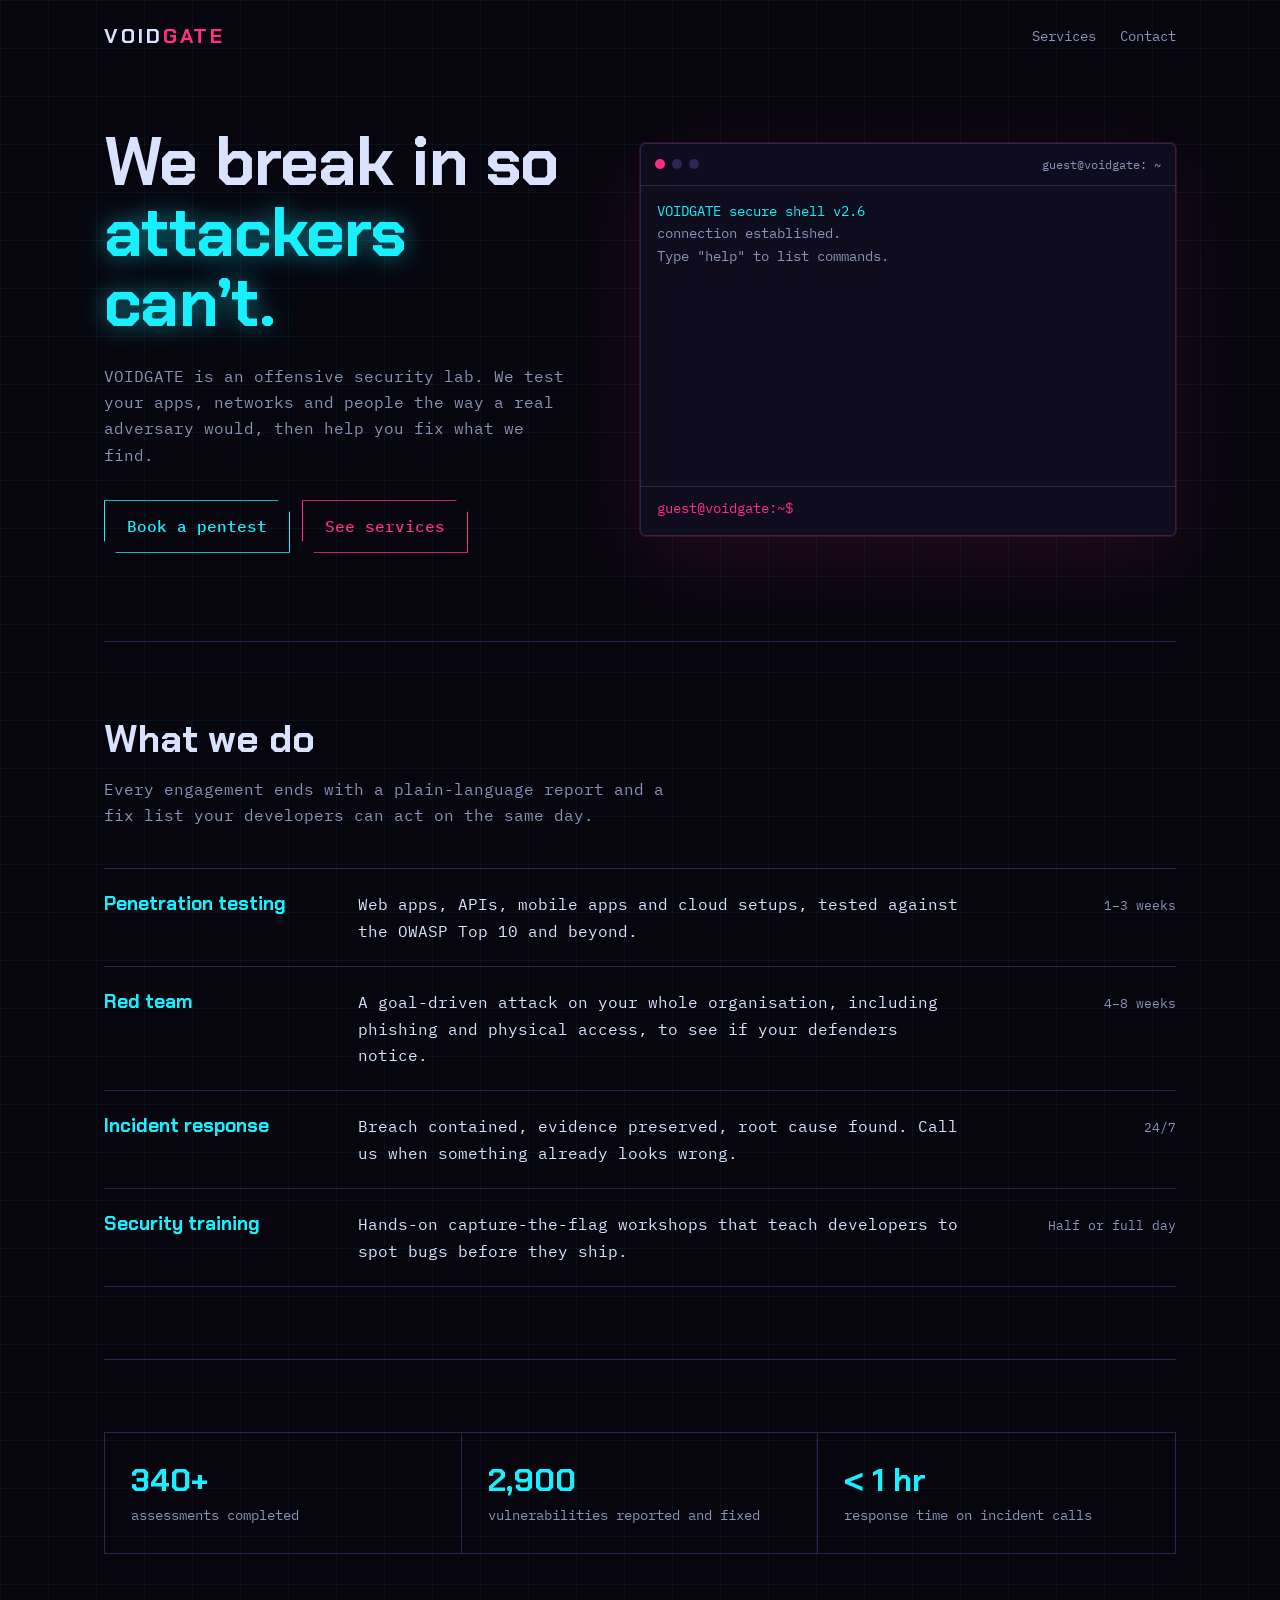
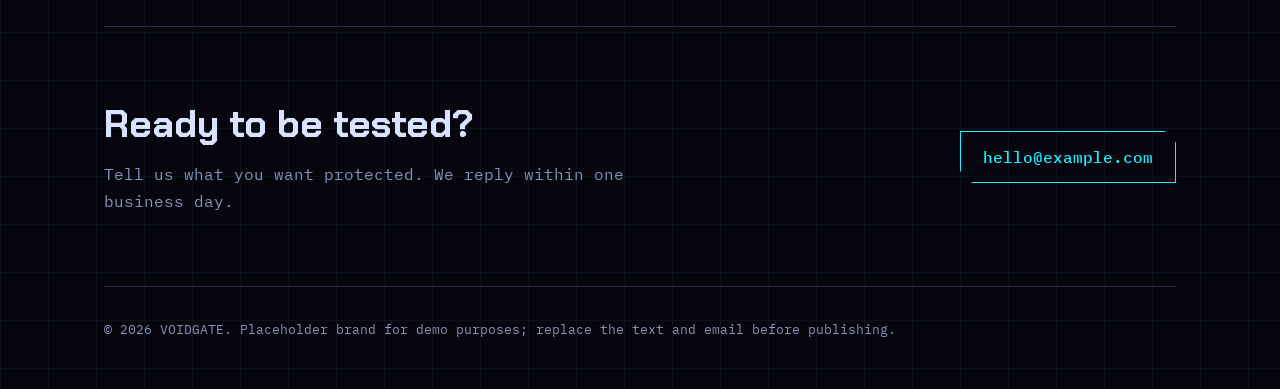
==== index.html @ bab15903 "Add VOIDGATE static security landing page Create a responsive cyber-themed site with service and con" ====
<!DOCTYPE html>
<html lang="en">
<head>
<meta charset="utf-8">
<meta name="viewport" content="width=device-width, initial-scale=1">
<title>VOIDGATE – Offensive security lab</title>
<meta name="description" content="Penetration testing, red teaming and incident response by VOIDGATE.">
<meta name="theme-color" content="#07060f">
<link rel="icon" href="data:image/svg+xml,<svg xmlns='http://www.w3.org/2000/svg' viewBox='0 0 100 100'><text y='.9em' font-size='90'>🛰️</text></svg>">
<link rel="preconnect" href="https://fonts.googleapis.com">
<link rel="preconnect" href="https://fonts.gstatic.com" crossorigin>
<link href="https://fonts.googleapis.com/css2?family=Chakra+Petch:wght@500;700&family=IBM+Plex+Mono:wght@400;500&display=swap" rel="stylesheet">
<style>
:root{
  --void:#07060f; --panel:#0e0c1d; --line:#2a2650; --cyan:#19f0ff; --magenta:#ff2e88;
  --text:#d9e2ff; --dim:#8a93b8;
  --head:"Chakra Petch",system-ui,sans-serif; --mono:"IBM Plex Mono",ui-monospace,Menlo,Consolas,monospace;
}
*{box-sizing:border-box;margin:0}
html{scroll-behavior:smooth}
body{
  background:var(--void); color:var(--text); font:400 1rem/1.65 var(--mono);
  background-image:
    linear-gradient(rgba(25,240,255,.05) 1px,transparent 1px),
    linear-gradient(90deg,rgba(25,240,255,.05) 1px,transparent 1px);
  background-size:48px 48px; min-height:100vh;
}
a{color:var(--cyan)}
:focus-visible{outline:2px solid var(--magenta);outline-offset:3px}
.wrap{max-width:1120px;margin:0 auto;padding:0 24px}
header{display:flex;justify-content:space-between;align-items:center;padding:22px 0}
.logo{font:700 1.3rem var(--head);letter-spacing:.14em;color:var(--text);text-decoration:none}
.logo span{color:var(--magenta)}
nav a{color:var(--dim);text-decoration:none;margin-left:24px;font-size:.9rem}
nav a:hover{color:var(--cyan)}

.hero{display:grid;grid-template-columns:1fr 1.1fr;gap:48px;align-items:center;padding:56px 0 88px}
h1{font:700 clamp(2.4rem,5.5vw,4.2rem)/1.05 var(--head);letter-spacing:-.01em}
h1 em{font-style:normal;color:var(--cyan);text-shadow:0 0 24px rgba(25,240,255,.55)}
.lede{color:var(--dim);margin:24px 0 32px;max-width:46ch}
.btn{display:inline-block;padding:12px 22px;border:1px solid var(--cyan);color:var(--cyan);text-decoration:none;
  font-weight:500;clip-path:polygon(0 0,calc(100% - 12px) 0,100% 12px,100% 100%,12px 100%,0 calc(100% - 12px));transition:background .2s,color .2s}
.btn:hover{background:var(--cyan);color:var(--void)}
.btn.alt{border-color:var(--magenta);color:var(--magenta);margin-left:12px}
.btn.alt:hover{background:var(--magenta);color:var(--void)}

.term{background:var(--panel);border:1px solid var(--line);box-shadow:0 0 0 1px rgba(255,46,136,.18),0 24px 80px rgba(255,46,136,.12);
  border-radius:6px;overflow:hidden;font-size:.86rem}
.term-bar{display:flex;gap:7px;align-items:center;padding:10px 14px;border-bottom:1px solid var(--line);color:var(--dim);font-size:.78rem}
.term-bar i{width:10px;height:10px;border-radius:50%;background:var(--line)}
.term-bar i:first-child{background:var(--magenta)}
.term-bar b{margin-left:auto;font-weight:400}
#out{height:300px;overflow-y:auto;padding:14px 16px;white-space:pre-wrap;word-break:break-word;scrollbar-width:thin;scrollbar-color:var(--line) transparent}
#out .c{color:var(--cyan)} #out .m{color:var(--magenta)} #out .d{color:var(--dim)}
.prompt{display:flex;gap:8px;padding:10px 16px 14px;border-top:1px solid var(--line)}
.prompt span{color:var(--magenta);white-space:nowrap}
#in{flex:1;background:none;border:0;color:var(--text);font:inherit;caret-color:var(--cyan);min-width:0}
#in:focus{outline:none}

section{padding:72px 0;border-top:1px solid var(--line)}
h2{font:700 clamp(1.7rem,3.4vw,2.4rem) var(--head);margin-bottom:12px}
.sub{color:var(--dim);max-width:56ch;margin-bottom:40px}
.svc{display:grid;grid-template-columns:minmax(150px,230px) 1fr auto;gap:24px;align-items:baseline;
  padding:22px 0;border-bottom:1px solid var(--line)}
.svc:first-of-type{border-top:1px solid var(--line)}
.svc h3{font:700 1.2rem var(--head);color:var(--cyan)}
.svc p{color:var(--text);max-width:60ch}
.svc small{color:var(--dim)}
.svc:hover h3{color:var(--magenta)}

.status{display:grid;grid-template-columns:repeat(3,1fr);gap:0;border:1px solid var(--line)}
.status div{padding:26px;border-right:1px solid var(--line)}
.status div:last-child{border-right:0}
.status strong{display:block;font:700 2rem var(--head);color:var(--cyan)}
.status span{color:var(--dim);font-size:.88rem}

.contact{display:flex;flex-wrap:wrap;gap:24px;align-items:center;justify-content:space-between}
footer{padding:32px 0 48px;color:var(--dim);font-size:.82rem;border-top:1px solid var(--line)}

.glitch{animation:glitch 1.1s steps(1) 1 .3s}
@keyframes glitch{
  0%{text-shadow:3px 0 var(--magenta),-3px 0 var(--cyan);transform:translateX(2px)}
  20%{text-shadow:-3px 0 var(--magenta),3px 0 var(--cyan);transform:translateX(-2px)}
  40%{text-shadow:2px 0 var(--magenta),-2px 0 var(--cyan);transform:none}
  60%,100%{text-shadow:none;transform:none}
}
@media (prefers-reduced-motion:reduce){.glitch{animation:none}html{scroll-behavior:auto}}
@media (max-width:860px){
  .hero{grid-template-columns:1fr;padding-top:24px}
  .svc{grid-template-columns:1fr;gap:6px}
  .status{grid-template-columns:1fr}.status div{border-right:0;border-bottom:1px solid var(--line)}
  nav a{margin-left:14px}
}
</style>
</head>
<body>
<div class="wrap">
  <header>
    <a class="logo" href="#">VOID<span>GATE</span></a>
    <nav><a href="#services">Services</a><a href="#contact">Contact</a></nav>
  </header>

  <main>
    <div class="hero">
      <div>
        <h1 class="glitch">We break in so <em>attackers can’t.</em></h1>
        <p class="lede">VOIDGATE is an offensive security lab. We test your apps, networks and people the way a real adversary would, then help you fix what we find.</p>
        <a class="btn" href="#contact">Book a pentest</a><a class="btn alt" href="#services">See services</a>
      </div>
      <div class="term" role="region" aria-label="Interactive terminal">
        <div class="term-bar"><i></i><i></i><i></i><b>guest@voidgate: ~</b></div>
        <div id="out" aria-live="polite"></div>
        <label class="prompt"><span>guest@voidgate:~$</span><input id="in" autocomplete="off" spellcheck="false" aria-label="Type a command"></label>
      </div>
    </div>

    <section id="services">
      <h2>What we do</h2>
      <p class="sub">Every engagement ends with a plain-language report and a fix list your developers can act on the same day.</p>
      <div class="svc"><h3>Penetration testing</h3><p>Web apps, APIs, mobile apps and cloud setups, tested against the OWASP Top 10 and beyond.</p><small>1–3 weeks</small></div>
      <div class="svc"><h3>Red team</h3><p>A goal-driven attack on your whole organisation, including phishing and physical access, to see if your defenders notice.</p><small>4–8 weeks</small></div>
      <div class="svc"><h3>Incident response</h3><p>Breach contained, evidence preserved, root cause found. Call us when something already looks wrong.</p><small>24/7</small></div>
      <div class="svc"><h3>Security training</h3><p>Hands-on capture-the-flag workshops that teach developers to spot bugs before they ship.</p><small>Half or full day</small></div>
    </section>

    <section>
      <div class="status">
        <div><strong>340+</strong><span>assessments completed</span></div>
        <div><strong>2,900</strong><span>vulnerabilities reported and fixed</span></div>
        <div><strong>&lt; 1 hr</strong><span>response time on incident calls</span></div>
      </div>
    </section>

    <section id="contact">
      <div class="contact">
        <div><h2>Ready to be tested?</h2><p class="sub" style="margin:0">Tell us what you want protected. We reply within one business day.</p></div>
        <a class="btn" href="mailto:hello@example.com">hello@example.com</a>
      </div>
    </section>
  </main>

  <footer>© <span id="yr"></span> VOIDGATE. Placeholder brand for demo purposes; replace the text and email before publishing.</footer>
</div>

<script>
(function(){
  document.getElementById('yr').textContent = new Date().getFullYear();
  var out = document.getElementById('out'), inp = document.getElementById('in');
  var reduce = matchMedia('(prefers-reduced-motion: reduce)').matches;
  var history = [], hi = 0, busy = false;

  function line(text, cls){
    var s = document.createElement('span');
    if(cls) s.className = cls;
    s.textContent = text + '\n';
    out.appendChild(s);
    out.scrollTop = out.scrollHeight;
  }
  function seq(items, gap, done){
    var i = 0;
    (function next(){
      if(i >= items.length){ busy = false; if(done) done(); return; }
      busy = true;
      line(items[i][0], items[i][1]); i++;
      setTimeout(next, reduce ? 0 : gap);
    })();
  }

  var cmds = {
    help: function(){ seq([
      ['Available commands:','c'],
      ['  whoami     who are we','d'],
      ['  services   what we offer','d'],
      ['  scan <host> run a simulated scan (no real traffic)','d'],
      ['  contact    how to reach us','d'],
      ['  clear      clear the screen','d']
    ], 40); },
    whoami: function(){ seq([
      ['VOIDGATE offensive security lab','c'],
      ['Pentesters, reverse engineers and former SOC analysts.','d']
    ], 60); },
    services: function(){ seq([
      ['[+] penetration testing','c'],['[+] red team operations','c'],
      ['[+] incident response','c'],['[+] security training','c']
    ], 70); },
    contact: function(){ seq([['mail: hello@example.com','c'],['reply time: 1 business day','d']], 60); },
    scan: function(a){
      var host = (a || 'target.local').replace(/[^\w.\-]/g,'').slice(0,40) || 'target.local';
      seq([
        ['Simulated scan of ' + host + ' (demo only, nothing is sent)','d'],
        ['[*] resolving host...',''],
        ['[*] checking 1000 ports...',''],
        ['22/tcp   open   ssh','c'],
        ['80/tcp   open   http','c'],
        ['443/tcp  open   https','c'],
        ['[!] outdated TLS configuration','m'],
        ['[!] missing security headers','m'],
        ['Done. Book an assessment to see the real thing.','d']
      ], 260);
    },
    clear: function(){ out.textContent = ''; busy = false; }
  };

  inp.addEventListener('keydown', function(e){
    if(e.key === 'ArrowUp' && history.length){ hi = Math.max(0, hi - 1); inp.value = history[hi]; e.preventDefault(); }
    if(e.key === 'ArrowDown' && history.length){ hi = Math.min(history.length, hi + 1); inp.value = history[hi] || ''; e.preventDefault(); }
    if(e.key !== 'Enter') return;
    var raw = inp.value.trim(); inp.value = '';
    if(!raw || busy) return;
    history.push(raw); hi = history.length;
    line('$ ' + raw, 'd');
    var parts = raw.split(/\s+/), name = parts[0].toLowerCase();
    if(cmds.hasOwnProperty(name)) cmds[name](parts[1]);
    else line('command not found: ' + name.slice(0,30) + '. Type "help".', 'm');
  });
  out.parentNode.addEventListener('click', function(){ inp.focus(); });

  seq([
    ['VOIDGATE secure shell v2.6','c'],
    ['connection established.','d'],
    ['Type "help" to list commands.','d']
  ], 380);
})();
</script>
</body>
</html>
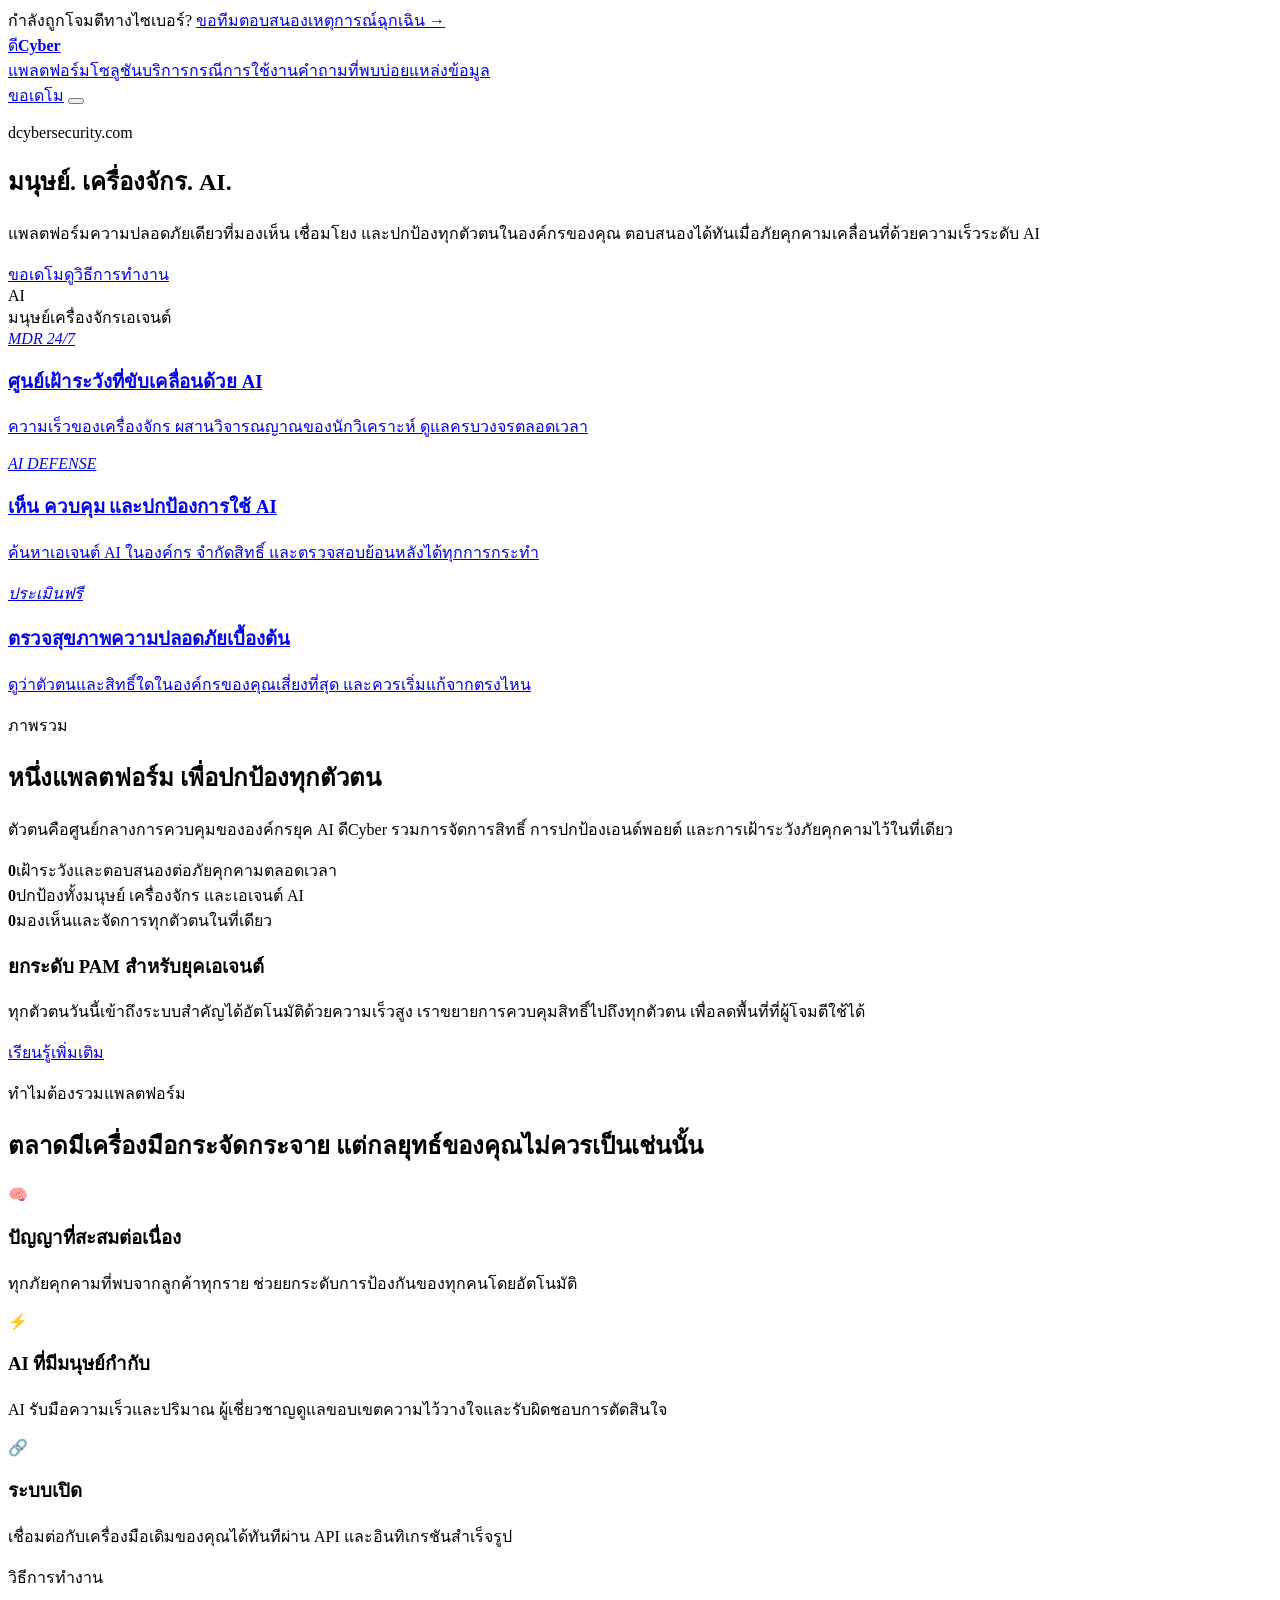
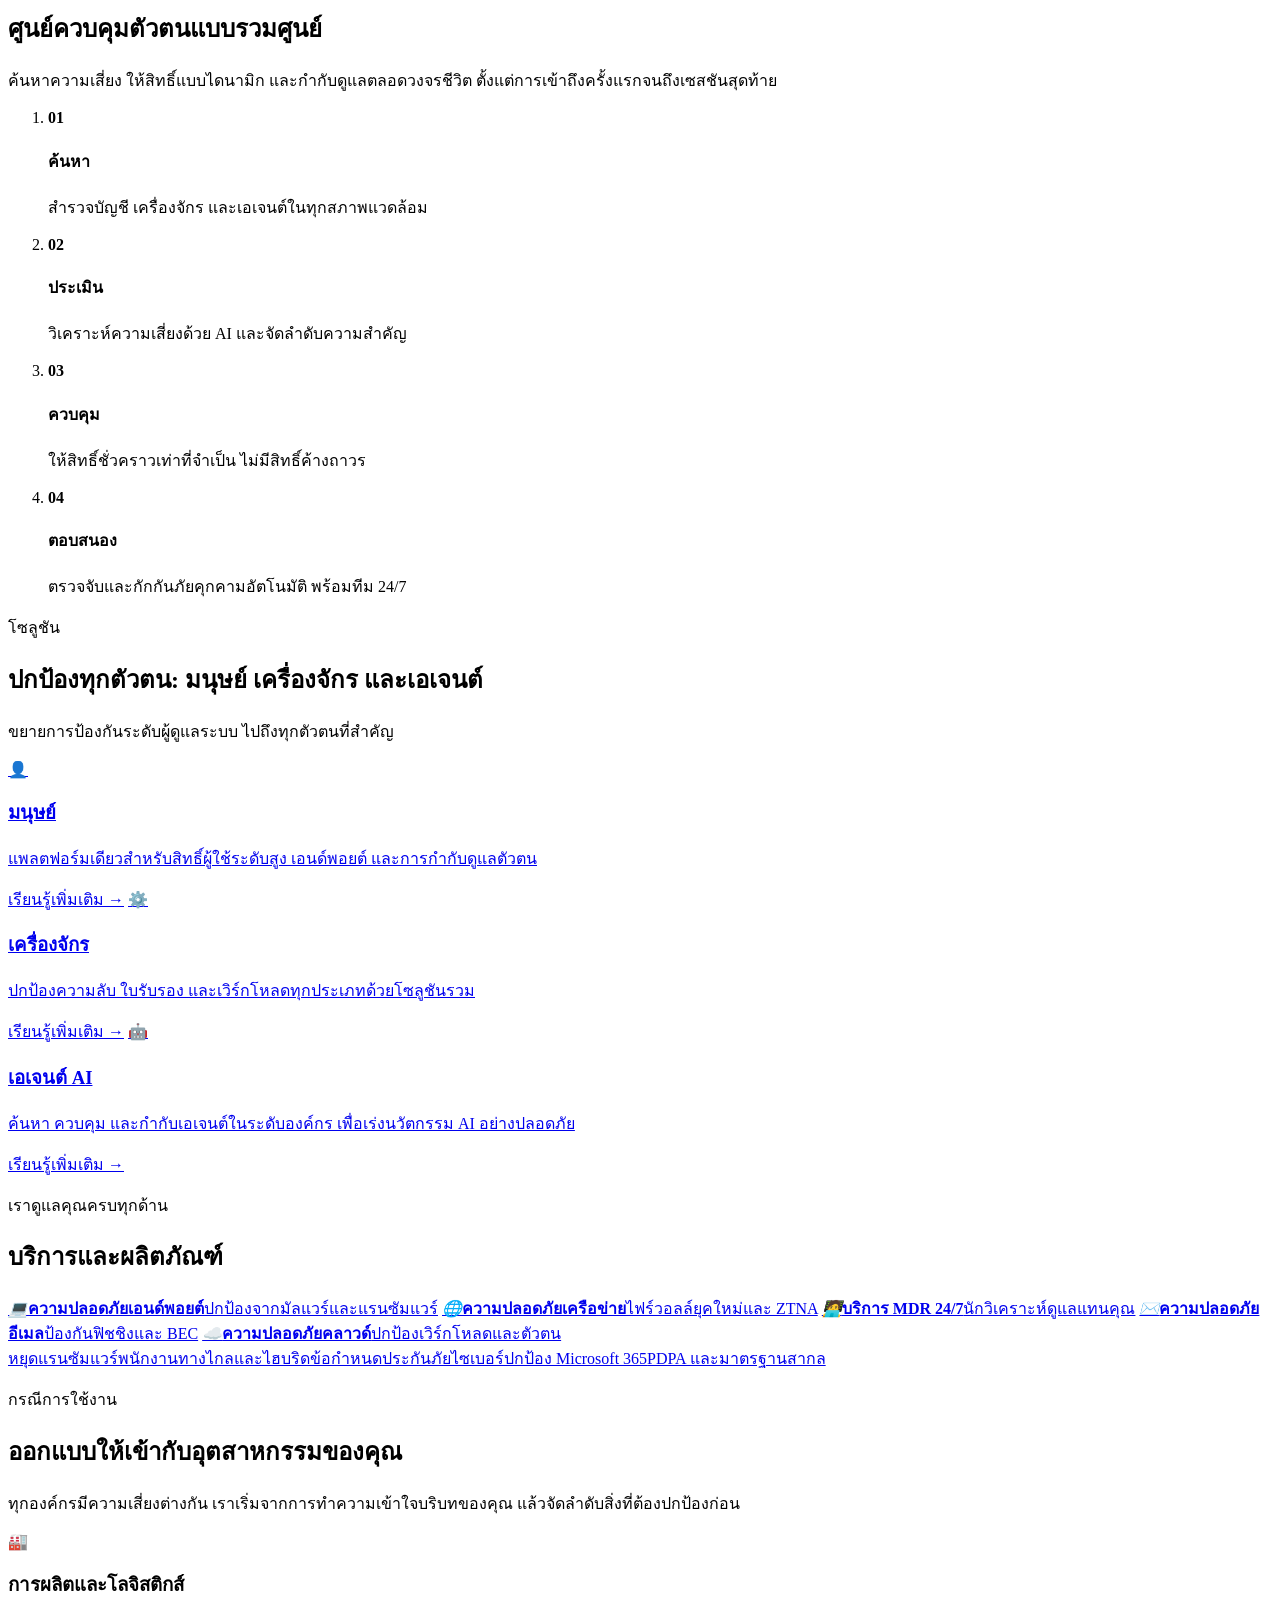
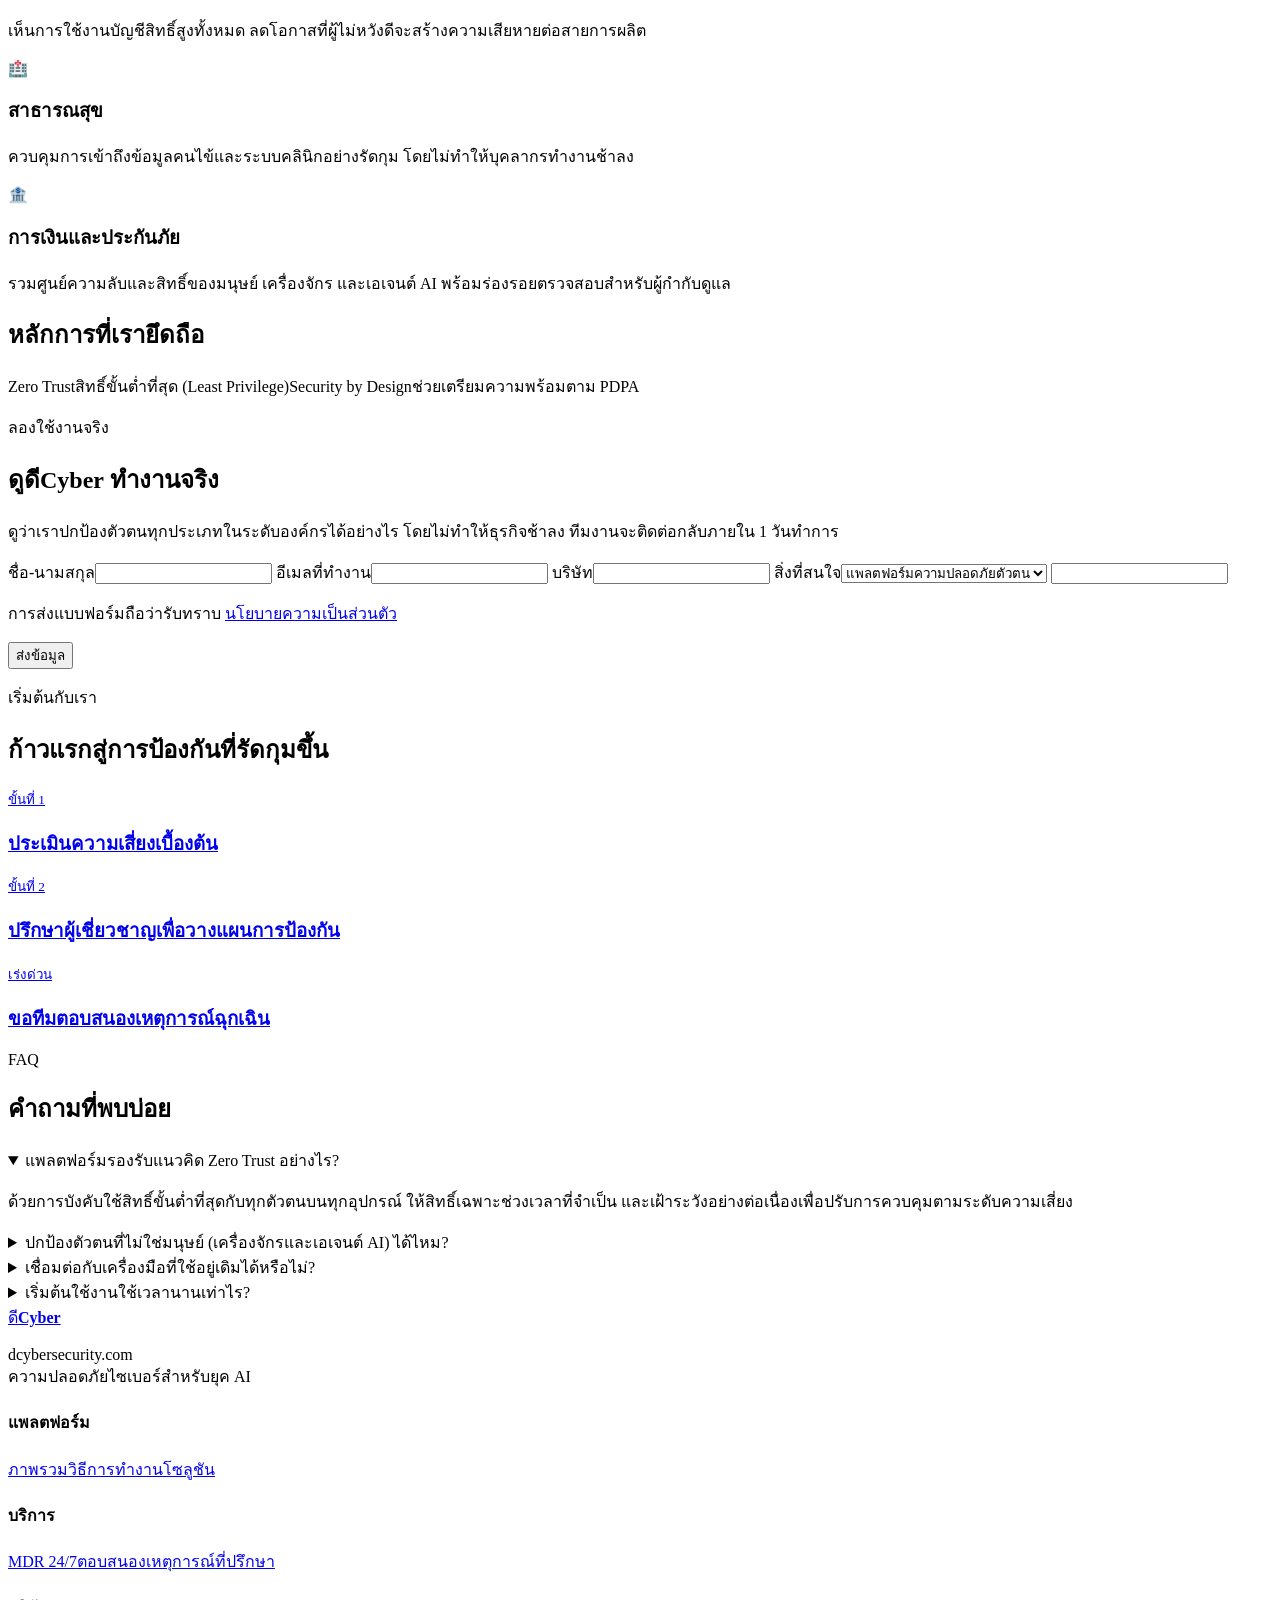
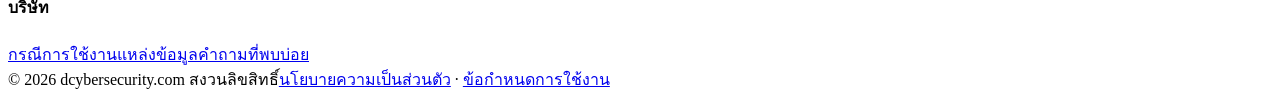
==== commit 4e022590: "v.1 V.1" ====
--- a/index.html
+++ b/index.html
@@ -1,226 +1,198 @@
 <!DOCTYPE html>
-<html lang="en">
+<html lang="th">
 <head>
 <meta charset="utf-8">
 <meta name="viewport" content="width=device-width, initial-scale=1">
-<title>VOIDGATE – Offensive security lab</title>
-<meta name="description" content="Penetration testing, red teaming and incident response by VOIDGATE.">
-<meta name="theme-color" content="#07060f">
-<link rel="icon" href="data:image/svg+xml,<svg xmlns='http://www.w3.org/2000/svg' viewBox='0 0 100 100'><text y='.9em' font-size='90'>🛰️</text></svg>">
+<title>dcybersecurity.com | แพลตฟอร์มความปลอดภัยไซเบอร์สำหรับยุค AI</title>
+<meta name="description" content="ดีCyber (dcybersecurity.com) ปกป้องทุกตัวตน ทุกอุปกรณ์ และทุกเอเจนต์ AI ด้วยแพลตฟอร์มเดียว พร้อมทีมเฝ้าระวัง 24/7">
+<meta name="theme-color" content="#050b14">
+<meta property="og:title" content="dcybersecurity.com | ความปลอดภัยไซเบอร์สำหรับยุค AI">
+<meta property="og:type" content="website">
+<link rel="icon" href="favicon.svg" type="image/svg+xml">
+<link rel="canonical" href="https://dcybersecurity.com/">
+<meta property="og:url" content="https://dcybersecurity.com/">
+<meta property="og:locale" content="th_TH">
+<meta name="twitter:card" content="summary">
 <link rel="preconnect" href="https://fonts.googleapis.com">
 <link rel="preconnect" href="https://fonts.gstatic.com" crossorigin>
-<link href="https://fonts.googleapis.com/css2?family=Chakra+Petch:wght@500;700&family=IBM+Plex+Mono:wght@400;500&display=swap" rel="stylesheet">
-<style>
-:root{
-  --void:#07060f; --panel:#0e0c1d; --line:#2a2650; --cyan:#19f0ff; --magenta:#ff2e88;
-  --text:#d9e2ff; --dim:#8a93b8;
-  --head:"Chakra Petch",system-ui,sans-serif; --mono:"IBM Plex Mono",ui-monospace,Menlo,Consolas,monospace;
-}
-*{box-sizing:border-box;margin:0}
-html{scroll-behavior:smooth}
-body{
-  background:var(--void); color:var(--text); font:400 1rem/1.65 var(--mono);
-  background-image:
-    linear-gradient(rgba(25,240,255,.05) 1px,transparent 1px),
-    linear-gradient(90deg,rgba(25,240,255,.05) 1px,transparent 1px);
-  background-size:48px 48px; min-height:100vh;
-}
-a{color:var(--cyan)}
-:focus-visible{outline:2px solid var(--magenta);outline-offset:3px}
-.wrap{max-width:1120px;margin:0 auto;padding:0 24px}
-header{display:flex;justify-content:space-between;align-items:center;padding:22px 0}
-.logo{font:700 1.3rem var(--head);letter-spacing:.14em;color:var(--text);text-decoration:none}
-.logo span{color:var(--magenta)}
-nav a{color:var(--dim);text-decoration:none;margin-left:24px;font-size:.9rem}
-nav a:hover{color:var(--cyan)}
-
-.hero{display:grid;grid-template-columns:1fr 1.1fr;gap:48px;align-items:center;padding:56px 0 88px}
-h1{font:700 clamp(2.4rem,5.5vw,4.2rem)/1.05 var(--head);letter-spacing:-.01em}
-h1 em{font-style:normal;color:var(--cyan);text-shadow:0 0 24px rgba(25,240,255,.55)}
-.lede{color:var(--dim);margin:24px 0 32px;max-width:46ch}
-.btn{display:inline-block;padding:12px 22px;border:1px solid var(--cyan);color:var(--cyan);text-decoration:none;
-  font-weight:500;clip-path:polygon(0 0,calc(100% - 12px) 0,100% 12px,100% 100%,12px 100%,0 calc(100% - 12px));transition:background .2s,color .2s}
-.btn:hover{background:var(--cyan);color:var(--void)}
-.btn.alt{border-color:var(--magenta);color:var(--magenta);margin-left:12px}
-.btn.alt:hover{background:var(--magenta);color:var(--void)}
-
-.term{background:var(--panel);border:1px solid var(--line);box-shadow:0 0 0 1px rgba(255,46,136,.18),0 24px 80px rgba(255,46,136,.12);
-  border-radius:6px;overflow:hidden;font-size:.86rem}
-.term-bar{display:flex;gap:7px;align-items:center;padding:10px 14px;border-bottom:1px solid var(--line);color:var(--dim);font-size:.78rem}
-.term-bar i{width:10px;height:10px;border-radius:50%;background:var(--line)}
-.term-bar i:first-child{background:var(--magenta)}
-.term-bar b{margin-left:auto;font-weight:400}
-#out{height:300px;overflow-y:auto;padding:14px 16px;white-space:pre-wrap;word-break:break-word;scrollbar-width:thin;scrollbar-color:var(--line) transparent}
-#out .c{color:var(--cyan)} #out .m{color:var(--magenta)} #out .d{color:var(--dim)}
-.prompt{display:flex;gap:8px;padding:10px 16px 14px;border-top:1px solid var(--line)}
-.prompt span{color:var(--magenta);white-space:nowrap}
-#in{flex:1;background:none;border:0;color:var(--text);font:inherit;caret-color:var(--cyan);min-width:0}
-#in:focus{outline:none}
-
-section{padding:72px 0;border-top:1px solid var(--line)}
-h2{font:700 clamp(1.7rem,3.4vw,2.4rem) var(--head);margin-bottom:12px}
-.sub{color:var(--dim);max-width:56ch;margin-bottom:40px}
-.svc{display:grid;grid-template-columns:minmax(150px,230px) 1fr auto;gap:24px;align-items:baseline;
-  padding:22px 0;border-bottom:1px solid var(--line)}
-.svc:first-of-type{border-top:1px solid var(--line)}
-.svc h3{font:700 1.2rem var(--head);color:var(--cyan)}
-.svc p{color:var(--text);max-width:60ch}
-.svc small{color:var(--dim)}
-.svc:hover h3{color:var(--magenta)}
-
-.status{display:grid;grid-template-columns:repeat(3,1fr);gap:0;border:1px solid var(--line)}
-.status div{padding:26px;border-right:1px solid var(--line)}
-.status div:last-child{border-right:0}
-.status strong{display:block;font:700 2rem var(--head);color:var(--cyan)}
-.status span{color:var(--dim);font-size:.88rem}
-
-.contact{display:flex;flex-wrap:wrap;gap:24px;align-items:center;justify-content:space-between}
-footer{padding:32px 0 48px;color:var(--dim);font-size:.82rem;border-top:1px solid var(--line)}
-
-.glitch{animation:glitch 1.1s steps(1) 1 .3s}
-@keyframes glitch{
-  0%{text-shadow:3px 0 var(--magenta),-3px 0 var(--cyan);transform:translateX(2px)}
-  20%{text-shadow:-3px 0 var(--magenta),3px 0 var(--cyan);transform:translateX(-2px)}
-  40%{text-shadow:2px 0 var(--magenta),-2px 0 var(--cyan);transform:none}
-  60%,100%{text-shadow:none;transform:none}
-}
-@media (prefers-reduced-motion:reduce){.glitch{animation:none}html{scroll-behavior:auto}}
-@media (max-width:860px){
-  .hero{grid-template-columns:1fr;padding-top:24px}
-  .svc{grid-template-columns:1fr;gap:6px}
-  .status{grid-template-columns:1fr}.status div{border-right:0;border-bottom:1px solid var(--line)}
-  nav a{margin-left:14px}
-}
-</style>
+<link href="https://fonts.googleapis.com/css2?family=Noto+Sans+Thai:wght@400;500;700;800&family=Space+Grotesk:wght@500;700&display=swap" rel="stylesheet">
+<link rel="stylesheet" href="css/style.css">
 </head>
 <body>
-<div class="wrap">
-  <header>
-    <a class="logo" href="#">VOID<span>GATE</span></a>
-    <nav><a href="#services">Services</a><a href="#contact">Contact</a></nav>
-  </header>
+<div class="bar">กำลังถูกโจมตีทางไซเบอร์? <a href="#contact">ขอทีมตอบสนองเหตุการณ์ฉุกเฉิน →</a></div>
+<header class="top">
+<div class="wrap nav">
+<a class="logo" href="#top"><span class="mark"></span>ดี<b>Cyber</b></a>
+<nav class="menu" id="menu">
+<a href="#overview">แพลตฟอร์ม</a><a href="#solutions">โซลูชัน</a><a href="#services">บริการ</a><a href="#proof">กรณีการใช้งาน</a><a href="#faq">คำถามที่พบบ่อย</a><a href="#resources">แหล่งข้อมูล</a>
+</nav>
+<a class="btn p sm" href="#contact">ขอเดโม</a>
+<button class="burger" id="burger" aria-label="เปิดเมนู" aria-expanded="false"><i></i><i></i><i></i></button>
+</div>
+</header>
 
-  <main>
-    <div class="hero">
-      <div>
-        <h1 class="glitch">We break in so <em>attackers can’t.</em></h1>
-        <p class="lede">VOIDGATE is an offensive security lab. We test your apps, networks and people the way a real adversary would, then help you fix what we find.</p>
-        <a class="btn" href="#contact">Book a pentest</a><a class="btn alt" href="#services">See services</a>
-      </div>
-      <div class="term" role="region" aria-label="Interactive terminal">
-        <div class="term-bar"><i></i><i></i><i></i><b>guest@voidgate: ~</b></div>
-        <div id="out" aria-live="polite"></div>
-        <label class="prompt"><span>guest@voidgate:~$</span><input id="in" autocomplete="off" spellcheck="false" aria-label="Type a command"></label>
-      </div>
-    </div>
+<main id="top">
+<section class="hero">
+<div class="wrap hero-in">
+<div>
+<p class="eyebrow">dcybersecurity.com</p>
+<h1>มนุษย์. เครื่องจักร. <span class="grad">AI.</span></h1>
+<p class="lead">แพลตฟอร์มความปลอดภัยเดียวที่มองเห็น เชื่อมโยง และปกป้องทุกตัวตนในองค์กรของคุณ ตอบสนองได้ทันเมื่อภัยคุกคามเคลื่อนที่ด้วยความเร็วระดับ AI</p>
+<div class="cta"><a class="btn p" href="#contact">ขอเดโม</a><a class="btn o" href="#how">ดูวิธีการทำงาน</a></div>
+</div>
+<div class="orb" aria-hidden="true"><div class="ring r1"></div><div class="ring r2"></div><div class="ring r3"></div><div class="core">AI</div><span class="n n1">มนุษย์</span><span class="n n2">เครื่องจักร</span><span class="n n3">เอเจนต์</span></div>
+</div>
+</section>
 
-    <section id="services">
-      <h2>What we do</h2>
-      <p class="sub">Every engagement ends with a plain-language report and a fix list your developers can act on the same day.</p>
-      <div class="svc"><h3>Penetration testing</h3><p>Web apps, APIs, mobile apps and cloud setups, tested against the OWASP Top 10 and beyond.</p><small>1–3 weeks</small></div>
-      <div class="svc"><h3>Red team</h3><p>A goal-driven attack on your whole organisation, including phishing and physical access, to see if your defenders notice.</p><small>4–8 weeks</small></div>
-      <div class="svc"><h3>Incident response</h3><p>Breach contained, evidence preserved, root cause found. Call us when something already looks wrong.</p><small>24/7</small></div>
-      <div class="svc"><h3>Security training</h3><p>Hands-on capture-the-flag workshops that teach developers to spot bugs before they ship.</p><small>Half or full day</small></div>
-    </section>
-
-    <section>
-      <div class="status">
-        <div><strong>340+</strong><span>assessments completed</span></div>
-        <div><strong>2,900</strong><span>vulnerabilities reported and fixed</span></div>
-        <div><strong>&lt; 1 hr</strong><span>response time on incident calls</span></div>
-      </div>
-    </section>
-
-    <section id="contact">
-      <div class="contact">
-        <div><h2>Ready to be tested?</h2><p class="sub" style="margin:0">Tell us what you want protected. We reply within one business day.</p></div>
-        <a class="btn" href="mailto:hello@example.com">hello@example.com</a>
-      </div>
-    </section>
-  </main>
-
-  <footer>© <span id="yr"></span> VOIDGATE. Placeholder brand for demo purposes; replace the text and email before publishing.</footer>
+<div class="wrap promos">
+<a class="promo" href="#services"><em>MDR 24/7</em><h3>ศูนย์เฝ้าระวังที่ขับเคลื่อนด้วย AI</h3><p>ความเร็วของเครื่องจักร ผสานวิจารณญาณของนักวิเคราะห์ ดูแลครบวงจรตลอดเวลา</p></a>
+<a class="promo" href="#solutions"><em>AI DEFENSE</em><h3>เห็น ควบคุม และปกป้องการใช้ AI</h3><p>ค้นหาเอเจนต์ AI ในองค์กร จำกัดสิทธิ์ และตรวจสอบย้อนหลังได้ทุกการกระทำ</p></a>
+<a class="promo" href="#contact"><em>ประเมินฟรี</em><h3>ตรวจสุขภาพความปลอดภัยเบื้องต้น</h3><p>ดูว่าตัวตนและสิทธิ์ใดในองค์กรของคุณเสี่ยงที่สุด และควรเริ่มแก้จากตรงไหน</p></a>
 </div>
 
-<script>
-(function(){
-  document.getElementById('yr').textContent = new Date().getFullYear();
-  var out = document.getElementById('out'), inp = document.getElementById('in');
-  var reduce = matchMedia('(prefers-reduced-motion: reduce)').matches;
-  var history = [], hi = 0, busy = false;
+<section id="overview">
+<div class="wrap">
+<p class="eyebrow">ภาพรวม</p>
+<h2>หนึ่งแพลตฟอร์ม เพื่อปกป้องทุกตัวตน</h2>
+<p class="sub">ตัวตนคือศูนย์กลางการควบคุมขององค์กรยุค AI ดีCyber รวมการจัดการสิทธิ์ การปกป้องเอนด์พอยต์ และการเฝ้าระวังภัยคุกคามไว้ในที่เดียว</p>
+<div class="stats">
+<div class="stat"><strong data-n="24" data-s="/7">0</strong><span>เฝ้าระวังและตอบสนองต่อภัยคุกคามตลอดเวลา</span></div>
+<div class="stat"><strong data-n="3" data-s=" ประเภท">0</strong><span>ปกป้องทั้งมนุษย์ เครื่องจักร และเอเจนต์ AI</span></div>
+<div class="stat"><strong data-n="1" data-s=" ศูนย์ควบคุม">0</strong><span>มองเห็นและจัดการทุกตัวตนในที่เดียว</span></div>
+</div>
+<div class="band">
+<div><h3>ยกระดับ PAM สำหรับยุคเอเจนต์</h3><p>ทุกตัวตนวันนี้เข้าถึงระบบสำคัญได้อัตโนมัติด้วยความเร็วสูง เราขยายการควบคุมสิทธิ์ไปถึงทุกตัวตน เพื่อลดพื้นที่ที่ผู้โจมตีใช้ได้</p></div>
+<a class="btn o" href="#solutions">เรียนรู้เพิ่มเติม</a>
+</div>
+</div>
+</section>
 
-  function line(text, cls){
-    var s = document.createElement('span');
-    if(cls) s.className = cls;
-    s.textContent = text + '\n';
-    out.appendChild(s);
-    out.scrollTop = out.scrollHeight;
-  }
-  function seq(items, gap, done){
-    var i = 0;
-    (function next(){
-      if(i >= items.length){ busy = false; if(done) done(); return; }
-      busy = true;
-      line(items[i][0], items[i][1]); i++;
-      setTimeout(next, reduce ? 0 : gap);
-    })();
-  }
+<section class="alt" id="why">
+<div class="wrap">
+<p class="eyebrow">ทำไมต้องรวมแพลตฟอร์ม</p>
+<h2>ตลาดมีเครื่องมือกระจัดกระจาย แต่กลยุทธ์ของคุณไม่ควรเป็นเช่นนั้น</h2>
+<div class="grid3">
+<div class="card"><div class="ic">🧠</div><h3>ปัญญาที่สะสมต่อเนื่อง</h3><p>ทุกภัยคุกคามที่พบจากลูกค้าทุกราย ช่วยยกระดับการป้องกันของทุกคนโดยอัตโนมัติ</p></div>
+<div class="card"><div class="ic">⚡</div><h3>AI ที่มีมนุษย์กำกับ</h3><p>AI รับมือความเร็วและปริมาณ ผู้เชี่ยวชาญดูแลขอบเขตความไว้วางใจและรับผิดชอบการตัดสินใจ</p></div>
+<div class="card"><div class="ic">🔗</div><h3>ระบบเปิด</h3><p>เชื่อมต่อกับเครื่องมือเดิมของคุณได้ทันทีผ่าน API และอินทิเกรชันสำเร็จรูป</p></div>
+</div>
+</div>
+</section>
 
-  var cmds = {
-    help: function(){ seq([
-      ['Available commands:','c'],
-      ['  whoami     who are we','d'],
-      ['  services   what we offer','d'],
-      ['  scan <host> run a simulated scan (no real traffic)','d'],
-      ['  contact    how to reach us','d'],
-      ['  clear      clear the screen','d']
-    ], 40); },
-    whoami: function(){ seq([
-      ['VOIDGATE offensive security lab','c'],
-      ['Pentesters, reverse engineers and former SOC analysts.','d']
-    ], 60); },
-    services: function(){ seq([
-      ['[+] penetration testing','c'],['[+] red team operations','c'],
-      ['[+] incident response','c'],['[+] security training','c']
-    ], 70); },
-    contact: function(){ seq([['mail: hello@example.com','c'],['reply time: 1 business day','d']], 60); },
-    scan: function(a){
-      var host = (a || 'target.local').replace(/[^\w.\-]/g,'').slice(0,40) || 'target.local';
-      seq([
-        ['Simulated scan of ' + host + ' (demo only, nothing is sent)','d'],
-        ['[*] resolving host...',''],
-        ['[*] checking 1000 ports...',''],
-        ['22/tcp   open   ssh','c'],
-        ['80/tcp   open   http','c'],
-        ['443/tcp  open   https','c'],
-        ['[!] outdated TLS configuration','m'],
-        ['[!] missing security headers','m'],
-        ['Done. Book an assessment to see the real thing.','d']
-      ], 260);
-    },
-    clear: function(){ out.textContent = ''; busy = false; }
-  };
+<section id="how">
+<div class="wrap">
+<p class="eyebrow">วิธีการทำงาน</p>
+<h2>ศูนย์ควบคุมตัวตนแบบรวมศูนย์</h2>
+<p class="sub">ค้นหาความเสี่ยง ให้สิทธิ์แบบไดนามิก และกำกับดูแลตลอดวงจรชีวิต ตั้งแต่การเข้าถึงครั้งแรกจนถึงเซสชันสุดท้าย</p>
+<ol class="flow">
+<li><b>01</b><h4>ค้นหา</h4><p>สำรวจบัญชี เครื่องจักร และเอเจนต์ในทุกสภาพแวดล้อม</p></li>
+<li><b>02</b><h4>ประเมิน</h4><p>วิเคราะห์ความเสี่ยงด้วย AI และจัดลำดับความสำคัญ</p></li>
+<li><b>03</b><h4>ควบคุม</h4><p>ให้สิทธิ์ชั่วคราวเท่าที่จำเป็น ไม่มีสิทธิ์ค้างถาวร</p></li>
+<li><b>04</b><h4>ตอบสนอง</h4><p>ตรวจจับและกักกันภัยคุกคามอัตโนมัติ พร้อมทีม 24/7</p></li>
+</ol>
+</div>
+</section>
 
-  inp.addEventListener('keydown', function(e){
-    if(e.key === 'ArrowUp' && history.length){ hi = Math.max(0, hi - 1); inp.value = history[hi]; e.preventDefault(); }
-    if(e.key === 'ArrowDown' && history.length){ hi = Math.min(history.length, hi + 1); inp.value = history[hi] || ''; e.preventDefault(); }
-    if(e.key !== 'Enter') return;
-    var raw = inp.value.trim(); inp.value = '';
-    if(!raw || busy) return;
-    history.push(raw); hi = history.length;
-    line('$ ' + raw, 'd');
-    var parts = raw.split(/\s+/), name = parts[0].toLowerCase();
-    if(cmds.hasOwnProperty(name)) cmds[name](parts[1]);
-    else line('command not found: ' + name.slice(0,30) + '. Type "help".', 'm');
-  });
-  out.parentNode.addEventListener('click', function(){ inp.focus(); });
+<section class="dark" id="solutions">
+<div class="wrap">
+<p class="eyebrow">โซลูชัน</p>
+<h2>ปกป้องทุกตัวตน: มนุษย์ เครื่องจักร และเอเจนต์</h2>
+<p class="sub">ขยายการป้องกันระดับผู้ดูแลระบบ ไปถึงทุกตัวตนที่สำคัญ</p>
+<div class="grid3">
+<a class="sol" href="#contact"><span class="ico">👤</span><h3>มนุษย์</h3><p>แพลตฟอร์มเดียวสำหรับสิทธิ์ผู้ใช้ระดับสูง เอนด์พอยต์ และการกำกับดูแลตัวตน</p><u>เรียนรู้เพิ่มเติม →</u></a>
+<a class="sol" href="#contact"><span class="ico">⚙️</span><h3>เครื่องจักร</h3><p>ปกป้องความลับ ใบรับรอง และเวิร์กโหลดทุกประเภทด้วยโซลูชันรวม</p><u>เรียนรู้เพิ่มเติม →</u></a>
+<a class="sol" href="#contact"><span class="ico">🤖</span><h3>เอเจนต์ AI</h3><p>ค้นหา ควบคุม และกำกับเอเจนต์ในระดับองค์กร เพื่อเร่งนวัตกรรม AI อย่างปลอดภัย</p><u>เรียนรู้เพิ่มเติม →</u></a>
+</div>
+</div>
+</section>
 
-  seq([
-    ['VOIDGATE secure shell v2.6','c'],
-    ['connection established.','d'],
-    ['Type "help" to list commands.','d']
-  ], 380);
-})();
-</script>
+<section id="services">
+<div class="wrap">
+<p class="eyebrow">เราดูแลคุณครบทุกด้าน</p>
+<h2>บริการและผลิตภัณฑ์</h2>
+<div class="prod">
+<a href="#contact"><i>💻</i><b>ความปลอดภัยเอนด์พอยต์</b><span>ปกป้องจากมัลแวร์และแรนซัมแวร์</span></a>
+<a href="#contact"><i>🌐</i><b>ความปลอดภัยเครือข่าย</b><span>ไฟร์วอลล์ยุคใหม่และ ZTNA</span></a>
+<a href="#contact"><i>🧑‍💻</i><b>บริการ MDR 24/7</b><span>นักวิเคราะห์ดูแลแทนคุณ</span></a>
+<a href="#contact"><i>✉️</i><b>ความปลอดภัยอีเมล</b><span>ป้องกันฟิชชิงและ BEC</span></a>
+<a href="#contact"><i>☁️</i><b>ความปลอดภัยคลาวด์</b><span>ปกป้องเวิร์กโหลดและตัวตน</span></a>
+</div>
+<div class="chips"><a href="#contact">หยุดแรนซัมแวร์</a><a href="#contact">พนักงานทางไกลและไฮบริด</a><a href="#contact">ข้อกำหนดประกันภัยไซเบอร์</a><a href="#contact">ปกป้อง Microsoft 365</a><a href="#contact">PDPA และมาตรฐานสากล</a></div>
+</div>
+</section>
+
+<section class="alt" id="proof">
+<div class="wrap">
+<p class="eyebrow">กรณีการใช้งาน</p>
+<h2>ออกแบบให้เข้ากับอุตสาหกรรมของคุณ</h2>
+<p class="sub">ทุกองค์กรมีความเสี่ยงต่างกัน เราเริ่มจากการทำความเข้าใจบริบทของคุณ แล้วจัดลำดับสิ่งที่ต้องปกป้องก่อน</p>
+<div class="grid3">
+<div class="card"><div class="ic">🏭</div><h3>การผลิตและโลจิสติกส์</h3><p>เห็นการใช้งานบัญชีสิทธิ์สูงทั้งหมด ลดโอกาสที่ผู้ไม่หวังดีจะสร้างความเสียหายต่อสายการผลิต</p></div>
+<div class="card"><div class="ic">🏥</div><h3>สาธารณสุข</h3><p>ควบคุมการเข้าถึงข้อมูลคนไข้และระบบคลินิกอย่างรัดกุม โดยไม่ทำให้บุคลากรทำงานช้าลง</p></div>
+<div class="card"><div class="ic">🏦</div><h3>การเงินและประกันภัย</h3><p>รวมศูนย์ความลับและสิทธิ์ของมนุษย์ เครื่องจักร และเอเจนต์ AI พร้อมร่องรอยตรวจสอบสำหรับผู้กำกับดูแล</p></div>
+</div>
+</div>
+</section>
+
+<section id="recognition">
+<div class="wrap center">
+<h2>หลักการที่เรายึดถือ</h2>
+<div class="awards"><span>Zero Trust</span><span>สิทธิ์ขั้นต่ำที่สุด (Least Privilege)</span><span>Security by Design</span><span>ช่วยเตรียมความพร้อมตาม PDPA</span></div>
+</div>
+</section>
+
+<section class="dark" id="contact">
+<div class="wrap two">
+<div><p class="eyebrow">ลองใช้งานจริง</p><h2>ดูดีCyber ทำงานจริง</h2><p class="sub">ดูว่าเราปกป้องตัวตนทุกประเภทในระดับองค์กรได้อย่างไร โดยไม่ทำให้ธุรกิจช้าลง ทีมงานจะติดต่อกลับภายใน 1 วันทำการ</p></div>
+<form id="form" novalidate>
+<label>ชื่อ-นามสกุล<input name="name" required maxlength="100" autocomplete="name"></label>
+<label>อีเมลที่ทำงาน<input name="email" type="email" required maxlength="200" autocomplete="email"></label>
+<label>บริษัท<input name="company" maxlength="150" autocomplete="organization"></label>
+<label>สิ่งที่สนใจ<select name="topic"><option>แพลตฟอร์มความปลอดภัยตัวตน</option><option>บริการ MDR 24/7</option><option>ตอบสนองเหตุการณ์ฉุกเฉิน</option><option>อื่น ๆ</option></select></label>
+<input class="hp" name="website" tabindex="-1" autocomplete="off" aria-hidden="true">
+<p class="fine">การส่งแบบฟอร์มถือว่ารับทราบ <a href="privacy.html">นโยบายความเป็นส่วนตัว</a></p>
+<button class="btn p" type="submit" id="send">ส่งข้อมูล</button>
+<p class="ok" id="ok" hidden>ขอบคุณครับ/ค่ะ ทีมงานจะติดต่อกลับภายใน 1 วันทำการ</p>
+<p class="err" id="err" hidden>ส่งไม่สำเร็จ กรุณาลองใหม่อีกครั้งในภายหลัง</p>
+</form>
+</div>
+</section>
+
+<section id="resources">
+<div class="wrap">
+<p class="eyebrow">เริ่มต้นกับเรา</p>
+<h2>ก้าวแรกสู่การป้องกันที่รัดกุมขึ้น</h2>
+<div class="blog">
+<a class="post" href="#contact"><div class="th t1"></div><div><small>ขั้นที่ 1</small><h3>ประเมินความเสี่ยงเบื้องต้น</h3></div></a>
+<a class="post" href="#contact"><div class="th t2"></div><div><small>ขั้นที่ 2</small><h3>ปรึกษาผู้เชี่ยวชาญเพื่อวางแผนการป้องกัน</h3></div></a>
+<a class="post" href="#contact"><div class="th t3"></div><div><small>เร่งด่วน</small><h3>ขอทีมตอบสนองเหตุการณ์ฉุกเฉิน</h3></div></a>
+</div>
+</div>
+</section>
+
+<section class="alt" id="faq">
+<div class="wrap narrow">
+<p class="eyebrow">FAQ</p>
+<h2>คำถามที่พบบ่อย</h2>
+<details open><summary>แพลตฟอร์มรองรับแนวคิด Zero Trust อย่างไร?</summary><p>ด้วยการบังคับใช้สิทธิ์ขั้นต่ำที่สุดกับทุกตัวตนบนทุกอุปกรณ์ ให้สิทธิ์เฉพาะช่วงเวลาที่จำเป็น และเฝ้าระวังอย่างต่อเนื่องเพื่อปรับการควบคุมตามระดับความเสี่ยง</p></details>
+<details><summary>ปกป้องตัวตนที่ไม่ใช่มนุษย์ (เครื่องจักรและเอเจนต์ AI) ได้ไหม?</summary><p>ได้ ครอบคลุมการค้นหา การวิเคราะห์ความเสี่ยง การจัดการความลับ และการตรวจสอบย้อนหลังสำหรับเครื่องจักรและเอเจนต์ AI ทุกประเภท</p></details>
+<details><summary>เชื่อมต่อกับเครื่องมือที่ใช้อยู่เดิมได้หรือไม่?</summary><p>รองรับอินทิเกรชันสำเร็จรูปและ API สำหรับระบบคลาวด์ ไปป์ไลน์ CI/CD และเครื่องมือ SOC ที่นิยมใช้</p></details>
+<details><summary>เริ่มต้นใช้งานใช้เวลานานเท่าไร?</summary><p>โดยทั่วไปเริ่มเห็นผลภายในไม่กี่สัปดาห์ เราช่วยวางแผนและติดตั้งแบบเป็นขั้นตอนตามลำดับความเสี่ยงขององค์กร</p></details>
+</div>
+</section>
+</main>
+
+<footer>
+<div class="wrap">
+<div class="fcols">
+<div><a class="logo" href="#top"><span class="mark"></span>ดี<b>Cyber</b></a><p>dcybersecurity.com<br>ความปลอดภัยไซเบอร์สำหรับยุค AI</p></div>
+<div><h4>แพลตฟอร์ม</h4><a href="#overview">ภาพรวม</a><a href="#how">วิธีการทำงาน</a><a href="#solutions">โซลูชัน</a></div>
+<div><h4>บริการ</h4><a href="#services">MDR 24/7</a><a href="#contact">ตอบสนองเหตุการณ์</a><a href="#contact">ที่ปรึกษา</a></div>
+<div><h4>บริษัท</h4><a href="#proof">กรณีการใช้งาน</a><a href="#resources">แหล่งข้อมูล</a><a href="#faq">คำถามที่พบบ่อย</a></div>
+</div>
+<div class="copy"><span>© 2026 dcybersecurity.com สงวนลิขสิทธิ์</span><span><a href="privacy.html">นโยบายความเป็นส่วนตัว</a> · <a href="terms.html">ข้อกำหนดการใช้งาน</a></span></div>
+</div>
+</footer>
+<script src="js/main.js"></script>
 </body>
 </html>
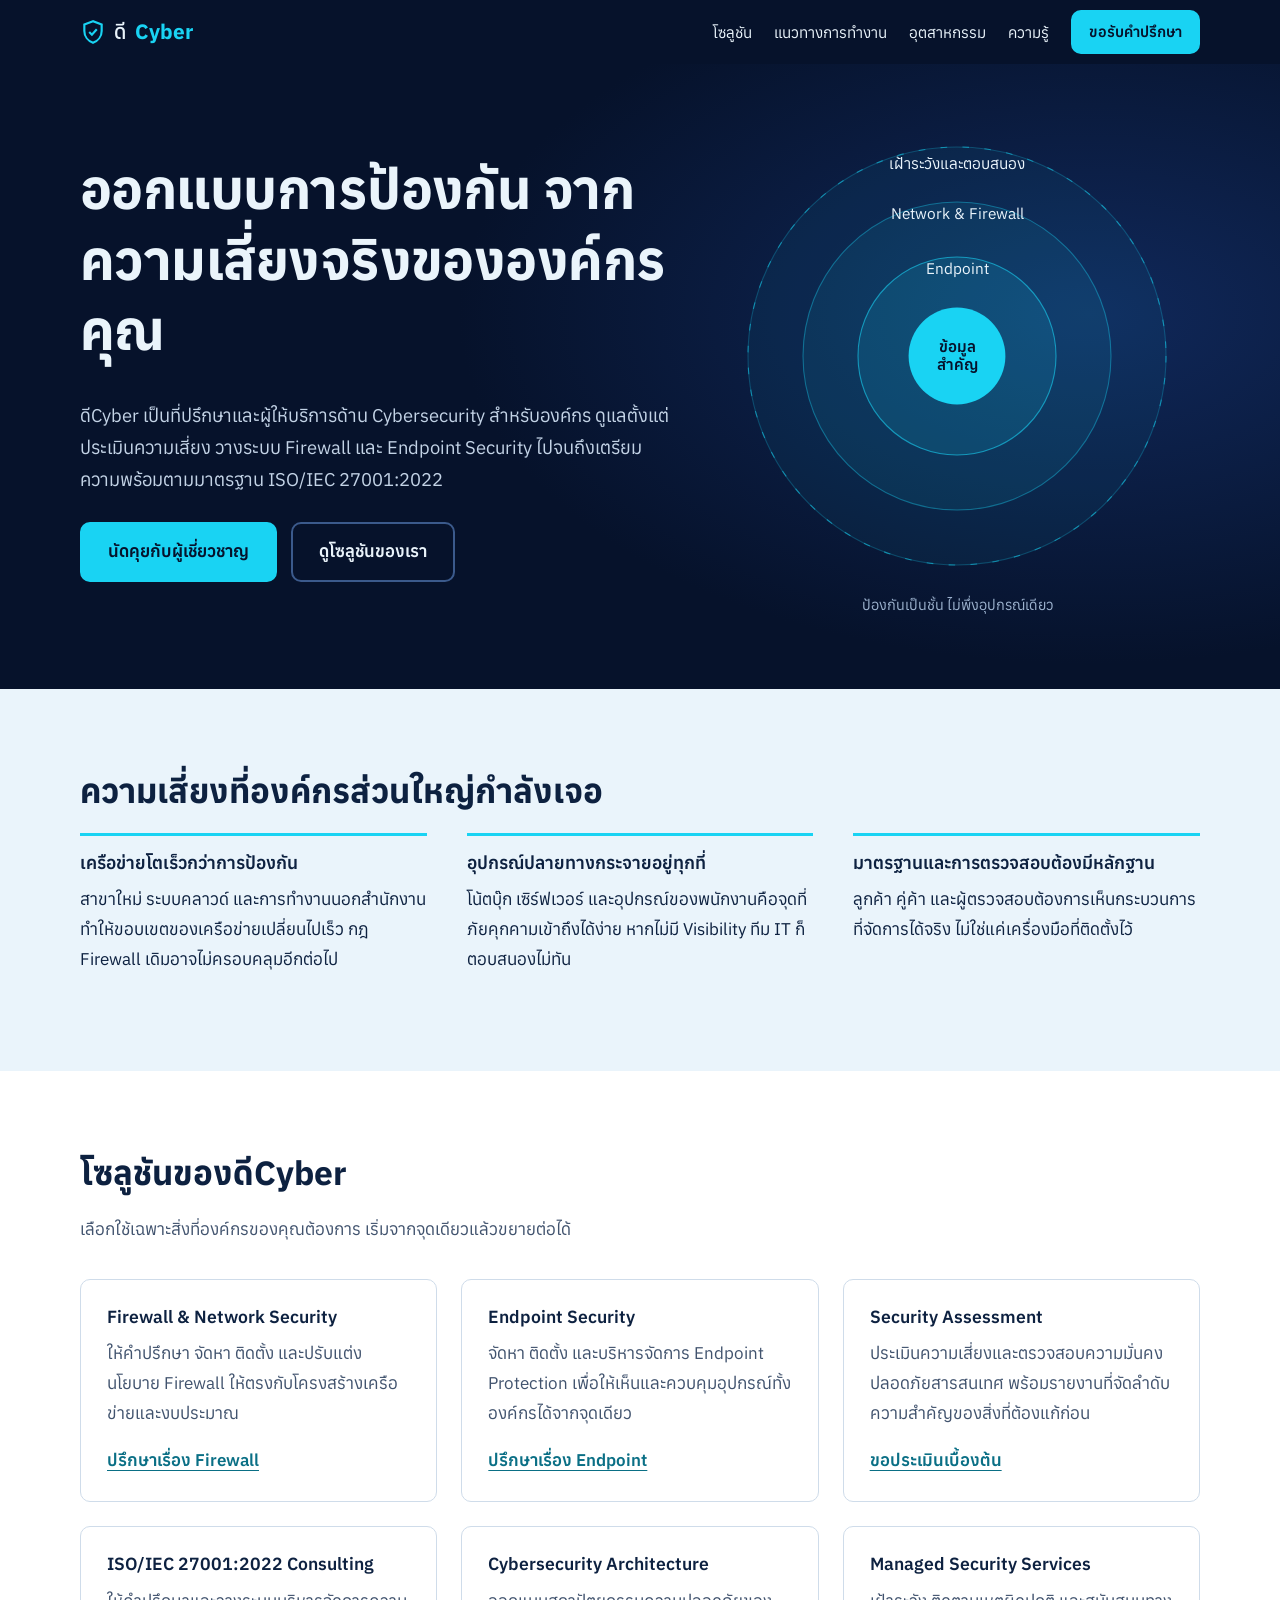
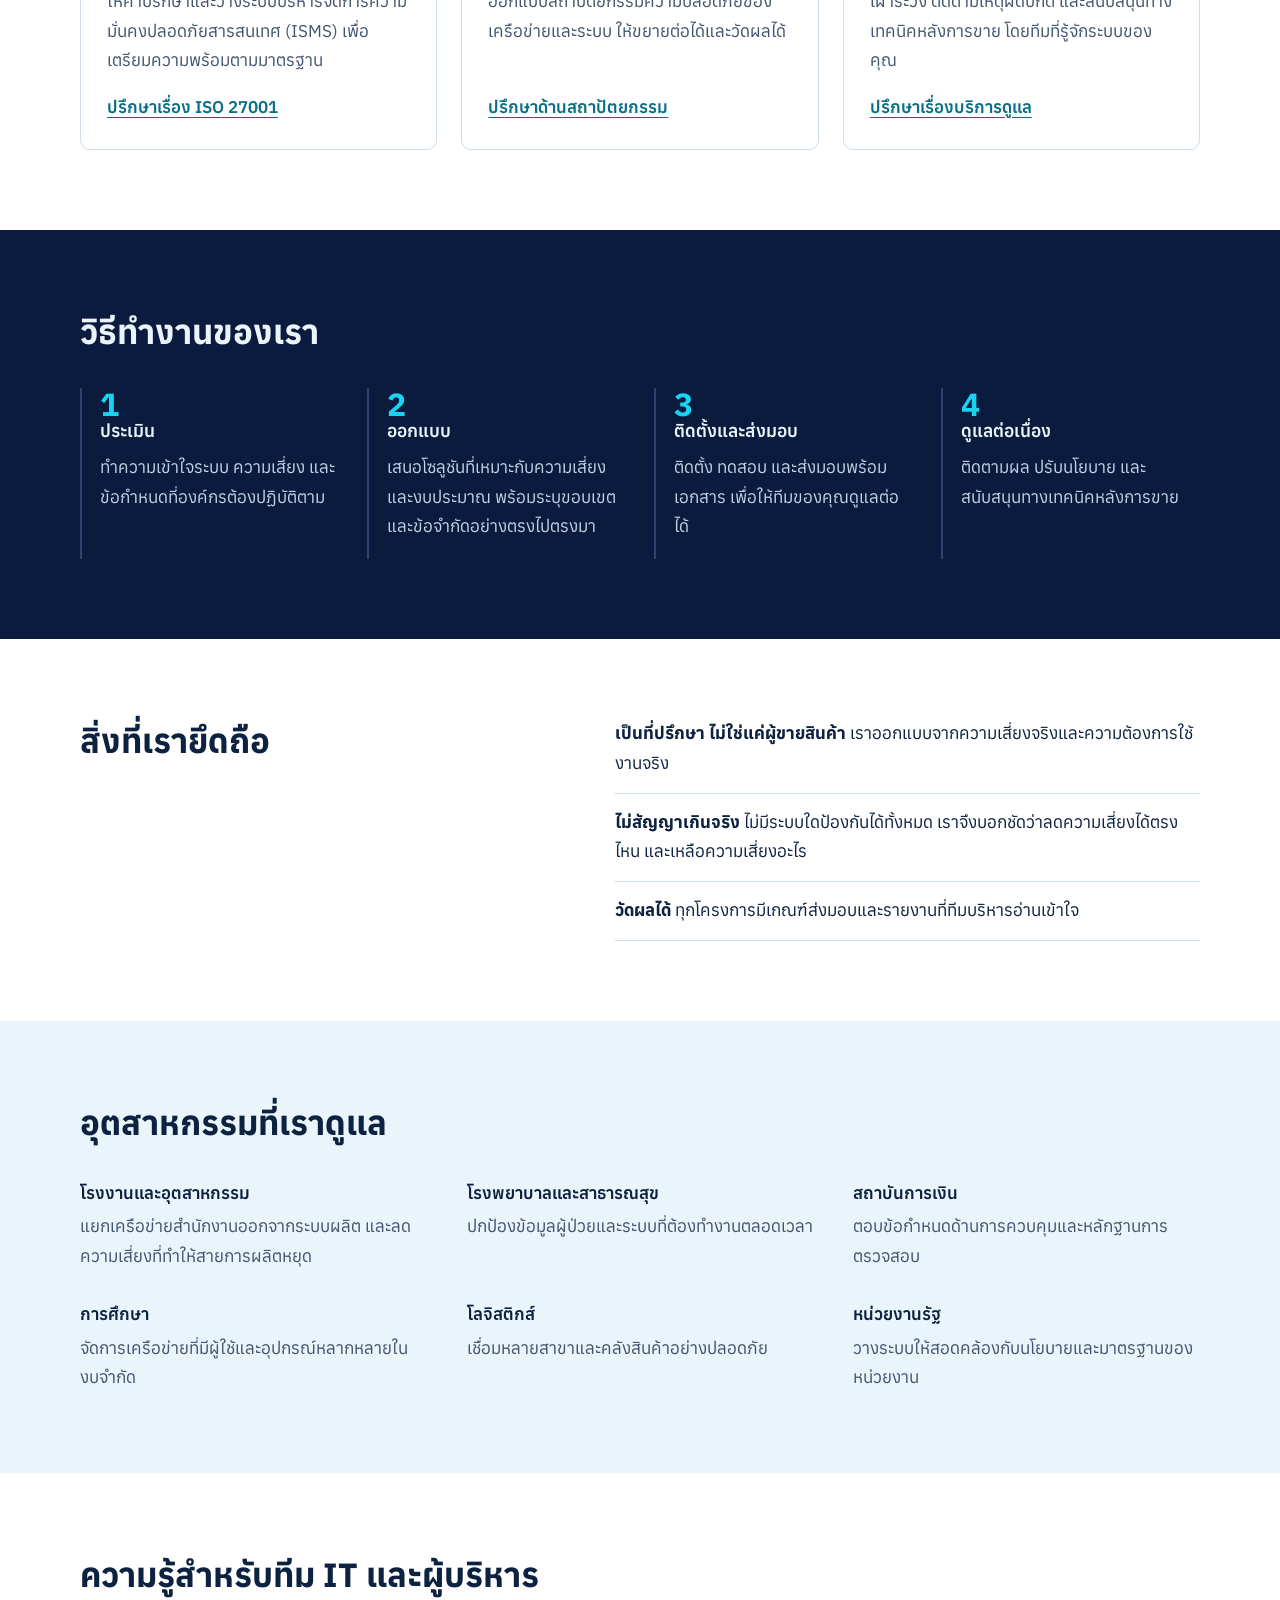
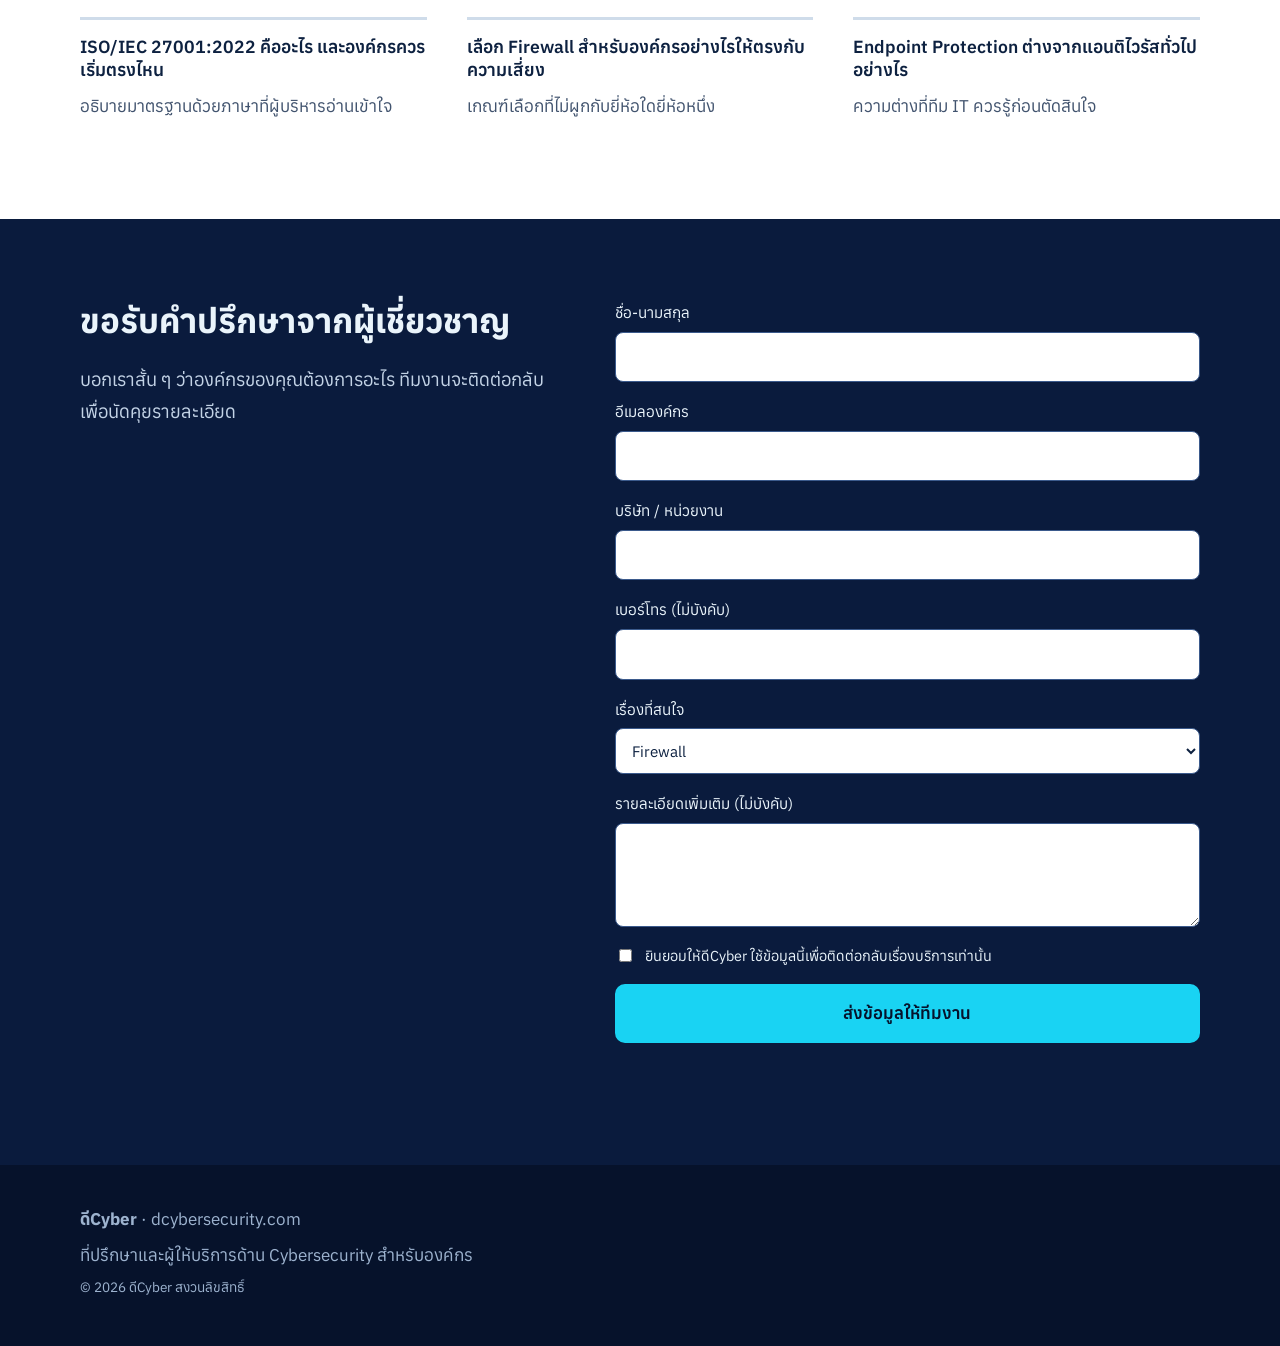
==== commit 23148e2d: "V.4" ====
--- a/index.html
+++ b/index.html
@@ -1,198 +1,174 @@
-<!DOCTYPE html>
+<!doctype html>
 <html lang="th">
 <head>
 <meta charset="utf-8">
 <meta name="viewport" content="width=device-width, initial-scale=1">
-<title>dcybersecurity.com | แพลตฟอร์มความปลอดภัยไซเบอร์สำหรับยุค AI</title>
-<meta name="description" content="ดีCyber (dcybersecurity.com) ปกป้องทุกตัวตน ทุกอุปกรณ์ และทุกเอเจนต์ AI ด้วยแพลตฟอร์มเดียว พร้อมทีมเฝ้าระวัง 24/7">
-<meta name="theme-color" content="#050b14">
-<meta property="og:title" content="dcybersecurity.com | ความปลอดภัยไซเบอร์สำหรับยุค AI">
-<meta property="og:type" content="website">
-<link rel="icon" href="favicon.svg" type="image/svg+xml">
+<title>ดีCyber | ที่ปรึกษาและผู้ให้บริการ Cybersecurity สำหรับองค์กร</title>
+<meta name="description" content="ดีCyber ให้คำปรึกษา ติดตั้ง Firewall และ Endpoint Security ประเมินความเสี่ยง และเตรียมความพร้อมตามมาตรฐาน ISO/IEC 27001:2022 สำหรับองค์กรในประเทศไทย">
+<meta property="og:title" content="ดีCyber | Cybersecurity สำหรับองค์กร">
+<meta property="og:description" content="ออกแบบระบบป้องกันจากความเสี่ยงจริงขององค์กร ตั้งแต่ประเมิน วางระบบ ไปจนถึงดูแลต่อเนื่อง">
 <link rel="canonical" href="https://dcybersecurity.com/">
-<meta property="og:url" content="https://dcybersecurity.com/">
-<meta property="og:locale" content="th_TH">
-<meta name="twitter:card" content="summary">
 <link rel="preconnect" href="https://fonts.googleapis.com">
 <link rel="preconnect" href="https://fonts.gstatic.com" crossorigin>
-<link href="https://fonts.googleapis.com/css2?family=Noto+Sans+Thai:wght@400;500;700;800&family=Space+Grotesk:wght@500;700&display=swap" rel="stylesheet">
-<link rel="stylesheet" href="css/style.css">
+<link href="https://fonts.googleapis.com/css2?family=Anuphan:wght@400;500;600;700&display=swap" rel="stylesheet">
+<link rel="stylesheet" href="style.css">
 </head>
 <body>
-<div class="bar">กำลังถูกโจมตีทางไซเบอร์? <a href="#contact">ขอทีมตอบสนองเหตุการณ์ฉุกเฉิน →</a></div>
-<header class="top">
-<div class="wrap nav">
-<a class="logo" href="#top"><span class="mark"></span>ดี<b>Cyber</b></a>
-<nav class="menu" id="menu">
-<a href="#overview">แพลตฟอร์ม</a><a href="#solutions">โซลูชัน</a><a href="#services">บริการ</a><a href="#proof">กรณีการใช้งาน</a><a href="#faq">คำถามที่พบบ่อย</a><a href="#resources">แหล่งข้อมูล</a>
-</nav>
-<a class="btn p sm" href="#contact">ขอเดโม</a>
-<button class="burger" id="burger" aria-label="เปิดเมนู" aria-expanded="false"><i></i><i></i><i></i></button>
-</div>
+<a class="skip" href="#main">ข้ามไปยังเนื้อหา</a>
+
+<header class="site-header">
+  <div class="wrap bar">
+    <a class="logo" href="#top" aria-label="ดีCyber หน้าแรก">
+      <svg width="26" height="26" viewBox="0 0 24 24" aria-hidden="true"><path d="M12 2 4 5v6c0 5 3.4 9.3 8 11 4.6-1.7 8-6 8-11V5z" fill="none" stroke="#19d3f3" stroke-width="2"/><path d="m8.5 12 2.5 2.5 4.5-5" fill="none" stroke="#19d3f3" stroke-width="2"/></svg>
+      ดี<b>Cyber</b>
+    </a>
+    <button class="menu-btn" aria-expanded="false" aria-controls="nav">เมนู</button>
+    <nav id="nav" aria-label="เมนูหลัก">
+      <a href="#solutions">โซลูชัน</a>
+      <a href="#approach">แนวทางการทำงาน</a>
+      <a href="#industries">อุตสาหกรรม</a>
+      <a href="#knowledge">ความรู้</a>
+      <a class="btn btn-sm" href="#contact">ขอรับคำปรึกษา</a>
+    </nav>
+  </div>
 </header>
 
-<main id="top">
-<section class="hero">
-<div class="wrap hero-in">
-<div>
-<p class="eyebrow">dcybersecurity.com</p>
-<h1>มนุษย์. เครื่องจักร. <span class="grad">AI.</span></h1>
-<p class="lead">แพลตฟอร์มความปลอดภัยเดียวที่มองเห็น เชื่อมโยง และปกป้องทุกตัวตนในองค์กรของคุณ ตอบสนองได้ทันเมื่อภัยคุกคามเคลื่อนที่ด้วยความเร็วระดับ AI</p>
-<div class="cta"><a class="btn p" href="#contact">ขอเดโม</a><a class="btn o" href="#how">ดูวิธีการทำงาน</a></div>
-</div>
-<div class="orb" aria-hidden="true"><div class="ring r1"></div><div class="ring r2"></div><div class="ring r3"></div><div class="core">AI</div><span class="n n1">มนุษย์</span><span class="n n2">เครื่องจักร</span><span class="n n3">เอเจนต์</span></div>
-</div>
+<main id="main">
+<section class="hero" id="top">
+  <div class="wrap hero-grid">
+    <div>
+      <h1>ออกแบบการป้องกัน จากความเสี่ยงจริงขององค์กรคุณ</h1>
+      <p class="lead">ดีCyber เป็นที่ปรึกษาและผู้ให้บริการด้าน Cybersecurity สำหรับองค์กร ดูแลตั้งแต่ประเมินความเสี่ยง วางระบบ Firewall และ Endpoint Security ไปจนถึงเตรียมความพร้อมตามมาตรฐาน ISO/IEC 27001:2022</p>
+      <p class="actions"><a class="btn" href="#contact">นัดคุยกับผู้เชี่ยวชาญ</a><a class="btn btn-ghost" href="#solutions">ดูโซลูชันของเรา</a></p>
+    </div>
+    <figure class="layers">
+      <svg viewBox="0 0 400 400" role="img" aria-label="แผนภาพการป้องกันเป็นชั้น: ข้อมูลสำคัญอยู่ตรงกลาง ล้อมด้วย Endpoint, Network และการเฝ้าระวัง">
+        <circle class="spin" cx="200" cy="200" r="190" fill="none" stroke="#19d3f3" stroke-opacity=".5" stroke-dasharray="6 14"/>
+        <circle cx="200" cy="200" r="190" fill="#19d3f3" fill-opacity=".05" stroke="#19d3f3" stroke-opacity=".25"/>
+        <circle cx="200" cy="200" r="140" fill="#19d3f3" fill-opacity=".08" stroke="#19d3f3" stroke-opacity=".4"/>
+        <circle cx="200" cy="200" r="90" fill="#19d3f3" fill-opacity=".12" stroke="#19d3f3" stroke-opacity=".6"/>
+        <circle cx="200" cy="200" r="44" fill="#19d3f3"/>
+        <g font-family="Anuphan,sans-serif" font-size="14" text-anchor="middle">
+          <text x="200" y="196" fill="#06122b" font-weight="600">ข้อมูล</text>
+          <text x="200" y="213" fill="#06122b" font-weight="600">สำคัญ</text>
+          <text x="200" y="125" fill="#eaf4fb">Endpoint</text>
+          <text x="200" y="75" fill="#eaf4fb">Network &amp; Firewall</text>
+          <text x="200" y="30" fill="#eaf4fb">เฝ้าระวังและตอบสนอง</text>
+        </g>
+      </svg>
+      <figcaption>ป้องกันเป็นชั้น ไม่พึ่งอุปกรณ์เดียว</figcaption>
+    </figure>
+  </div>
 </section>
 
-<div class="wrap promos">
-<a class="promo" href="#services"><em>MDR 24/7</em><h3>ศูนย์เฝ้าระวังที่ขับเคลื่อนด้วย AI</h3><p>ความเร็วของเครื่องจักร ผสานวิจารณญาณของนักวิเคราะห์ ดูแลครบวงจรตลอดเวลา</p></a>
-<a class="promo" href="#solutions"><em>AI DEFENSE</em><h3>เห็น ควบคุม และปกป้องการใช้ AI</h3><p>ค้นหาเอเจนต์ AI ในองค์กร จำกัดสิทธิ์ และตรวจสอบย้อนหลังได้ทุกการกระทำ</p></a>
-<a class="promo" href="#contact"><em>ประเมินฟรี</em><h3>ตรวจสุขภาพความปลอดภัยเบื้องต้น</h3><p>ดูว่าตัวตนและสิทธิ์ใดในองค์กรของคุณเสี่ยงที่สุด และควรเริ่มแก้จากตรงไหน</p></a>
-</div>
-
-<section id="overview">
-<div class="wrap">
-<p class="eyebrow">ภาพรวม</p>
-<h2>หนึ่งแพลตฟอร์ม เพื่อปกป้องทุกตัวตน</h2>
-<p class="sub">ตัวตนคือศูนย์กลางการควบคุมขององค์กรยุค AI ดีCyber รวมการจัดการสิทธิ์ การปกป้องเอนด์พอยต์ และการเฝ้าระวังภัยคุกคามไว้ในที่เดียว</p>
-<div class="stats">
-<div class="stat"><strong data-n="24" data-s="/7">0</strong><span>เฝ้าระวังและตอบสนองต่อภัยคุกคามตลอดเวลา</span></div>
-<div class="stat"><strong data-n="3" data-s=" ประเภท">0</strong><span>ปกป้องทั้งมนุษย์ เครื่องจักร และเอเจนต์ AI</span></div>
-<div class="stat"><strong data-n="1" data-s=" ศูนย์ควบคุม">0</strong><span>มองเห็นและจัดการทุกตัวตนในที่เดียว</span></div>
-</div>
-<div class="band">
-<div><h3>ยกระดับ PAM สำหรับยุคเอเจนต์</h3><p>ทุกตัวตนวันนี้เข้าถึงระบบสำคัญได้อัตโนมัติด้วยความเร็วสูง เราขยายการควบคุมสิทธิ์ไปถึงทุกตัวตน เพื่อลดพื้นที่ที่ผู้โจมตีใช้ได้</p></div>
-<a class="btn o" href="#solutions">เรียนรู้เพิ่มเติม</a>
-</div>
-</div>
+<section class="sec light" id="problems">
+  <div class="wrap">
+    <h2>ความเสี่ยงที่องค์กรส่วนใหญ่กำลังเจอ</h2>
+    <div class="cols3">
+      <div><h3>เครือข่ายโตเร็วกว่าการป้องกัน</h3><p>สาขาใหม่ ระบบคลาวด์ และการทำงานนอกสำนักงาน ทำให้ขอบเขตของเครือข่ายเปลี่ยนไปเร็ว กฎ Firewall เดิมอาจไม่ครอบคลุมอีกต่อไป</p></div>
+      <div><h3>อุปกรณ์ปลายทางกระจายอยู่ทุกที่</h3><p>โน้ตบุ๊ก เซิร์ฟเวอร์ และอุปกรณ์ของพนักงานคือจุดที่ภัยคุกคามเข้าถึงได้ง่าย หากไม่มี Visibility ทีม IT ก็ตอบสนองไม่ทัน</p></div>
+      <div><h3>มาตรฐานและการตรวจสอบต้องมีหลักฐาน</h3><p>ลูกค้า คู่ค้า และผู้ตรวจสอบต้องการเห็นกระบวนการที่จัดการได้จริง ไม่ใช่แค่เครื่องมือที่ติดตั้งไว้</p></div>
+    </div>
+  </div>
 </section>
 
-<section class="alt" id="why">
-<div class="wrap">
-<p class="eyebrow">ทำไมต้องรวมแพลตฟอร์ม</p>
-<h2>ตลาดมีเครื่องมือกระจัดกระจาย แต่กลยุทธ์ของคุณไม่ควรเป็นเช่นนั้น</h2>
-<div class="grid3">
-<div class="card"><div class="ic">🧠</div><h3>ปัญญาที่สะสมต่อเนื่อง</h3><p>ทุกภัยคุกคามที่พบจากลูกค้าทุกราย ช่วยยกระดับการป้องกันของทุกคนโดยอัตโนมัติ</p></div>
-<div class="card"><div class="ic">⚡</div><h3>AI ที่มีมนุษย์กำกับ</h3><p>AI รับมือความเร็วและปริมาณ ผู้เชี่ยวชาญดูแลขอบเขตความไว้วางใจและรับผิดชอบการตัดสินใจ</p></div>
-<div class="card"><div class="ic">🔗</div><h3>ระบบเปิด</h3><p>เชื่อมต่อกับเครื่องมือเดิมของคุณได้ทันทีผ่าน API และอินทิเกรชันสำเร็จรูป</p></div>
-</div>
-</div>
+<section class="sec" id="solutions">
+  <div class="wrap">
+    <h2>โซลูชันของดีCyber</h2>
+    <p class="sub">เลือกใช้เฉพาะสิ่งที่องค์กรของคุณต้องการ เริ่มจากจุดเดียวแล้วขยายต่อได้</p>
+    <div class="grid">
+      <article><h3>Firewall &amp; Network Security</h3><p>ให้คำปรึกษา จัดหา ติดตั้ง และปรับแต่งนโยบาย Firewall ให้ตรงกับโครงสร้างเครือข่ายและงบประมาณ</p><a href="#contact" data-topic="Firewall">ปรึกษาเรื่อง Firewall</a></article>
+      <article><h3>Endpoint Security</h3><p>จัดหา ติดตั้ง และบริหารจัดการ Endpoint Protection เพื่อให้เห็นและควบคุมอุปกรณ์ทั้งองค์กรได้จากจุดเดียว</p><a href="#contact" data-topic="Endpoint Security">ปรึกษาเรื่อง Endpoint</a></article>
+      <article><h3>Security Assessment</h3><p>ประเมินความเสี่ยงและตรวจสอบความมั่นคงปลอดภัยสารสนเทศ พร้อมรายงานที่จัดลำดับความสำคัญของสิ่งที่ต้องแก้ก่อน</p><a href="#contact" data-topic="Security Assessment">ขอประเมินเบื้องต้น</a></article>
+      <article><h3>ISO/IEC 27001:2022 Consulting</h3><p>ให้คำปรึกษาและวางระบบบริหารจัดการความมั่นคงปลอดภัยสารสนเทศ (ISMS) เพื่อเตรียมความพร้อมตามมาตรฐาน</p><a href="#contact" data-topic="ISO/IEC 27001:2022">ปรึกษาเรื่อง ISO 27001</a></article>
+      <article><h3>Cybersecurity Architecture</h3><p>ออกแบบสถาปัตยกรรมความปลอดภัยของเครือข่ายและระบบ ให้ขยายต่อได้และวัดผลได้</p><a href="#contact" data-topic="Cybersecurity Architecture">ปรึกษาด้านสถาปัตยกรรม</a></article>
+      <article><h3>Managed Security Services</h3><p>เฝ้าระวัง ติดตามเหตุผิดปกติ และสนับสนุนทางเทคนิคหลังการขาย โดยทีมที่รู้จักระบบของคุณ</p><a href="#contact" data-topic="Managed Security Services">ปรึกษาเรื่องบริการดูแล</a></article>
+    </div>
+  </div>
 </section>
 
-<section id="how">
-<div class="wrap">
-<p class="eyebrow">วิธีการทำงาน</p>
-<h2>ศูนย์ควบคุมตัวตนแบบรวมศูนย์</h2>
-<p class="sub">ค้นหาความเสี่ยง ให้สิทธิ์แบบไดนามิก และกำกับดูแลตลอดวงจรชีวิต ตั้งแต่การเข้าถึงครั้งแรกจนถึงเซสชันสุดท้าย</p>
-<ol class="flow">
-<li><b>01</b><h4>ค้นหา</h4><p>สำรวจบัญชี เครื่องจักร และเอเจนต์ในทุกสภาพแวดล้อม</p></li>
-<li><b>02</b><h4>ประเมิน</h4><p>วิเคราะห์ความเสี่ยงด้วย AI และจัดลำดับความสำคัญ</p></li>
-<li><b>03</b><h4>ควบคุม</h4><p>ให้สิทธิ์ชั่วคราวเท่าที่จำเป็น ไม่มีสิทธิ์ค้างถาวร</p></li>
-<li><b>04</b><h4>ตอบสนอง</h4><p>ตรวจจับและกักกันภัยคุกคามอัตโนมัติ พร้อมทีม 24/7</p></li>
-</ol>
-</div>
+<section class="sec navy" id="approach">
+  <div class="wrap">
+    <h2>วิธีทำงานของเรา</h2>
+    <ol class="steps">
+      <li><h3>ประเมิน</h3><p>ทำความเข้าใจระบบ ความเสี่ยง และข้อกำหนดที่องค์กรต้องปฏิบัติตาม</p></li>
+      <li><h3>ออกแบบ</h3><p>เสนอโซลูชันที่เหมาะกับความเสี่ยงและงบประมาณ พร้อมระบุขอบเขตและข้อจำกัดอย่างตรงไปตรงมา</p></li>
+      <li><h3>ติดตั้งและส่งมอบ</h3><p>ติดตั้ง ทดสอบ และส่งมอบพร้อมเอกสาร เพื่อให้ทีมของคุณดูแลต่อได้</p></li>
+      <li><h3>ดูแลต่อเนื่อง</h3><p>ติดตามผล ปรับนโยบาย และสนับสนุนทางเทคนิคหลังการขาย</p></li>
+    </ol>
+  </div>
 </section>
 
-<section class="dark" id="solutions">
-<div class="wrap">
-<p class="eyebrow">โซลูชัน</p>
-<h2>ปกป้องทุกตัวตน: มนุษย์ เครื่องจักร และเอเจนต์</h2>
-<p class="sub">ขยายการป้องกันระดับผู้ดูแลระบบ ไปถึงทุกตัวตนที่สำคัญ</p>
-<div class="grid3">
-<a class="sol" href="#contact"><span class="ico">👤</span><h3>มนุษย์</h3><p>แพลตฟอร์มเดียวสำหรับสิทธิ์ผู้ใช้ระดับสูง เอนด์พอยต์ และการกำกับดูแลตัวตน</p><u>เรียนรู้เพิ่มเติม →</u></a>
-<a class="sol" href="#contact"><span class="ico">⚙️</span><h3>เครื่องจักร</h3><p>ปกป้องความลับ ใบรับรอง และเวิร์กโหลดทุกประเภทด้วยโซลูชันรวม</p><u>เรียนรู้เพิ่มเติม →</u></a>
-<a class="sol" href="#contact"><span class="ico">🤖</span><h3>เอเจนต์ AI</h3><p>ค้นหา ควบคุม และกำกับเอเจนต์ในระดับองค์กร เพื่อเร่งนวัตกรรม AI อย่างปลอดภัย</p><u>เรียนรู้เพิ่มเติม →</u></a>
-</div>
-</div>
+<section class="sec" id="trust">
+  <div class="wrap two">
+    <div><h2>สิ่งที่เรายึดถือ</h2></div>
+    <ul class="plain">
+      <li><b>เป็นที่ปรึกษา ไม่ใช่แค่ผู้ขายสินค้า</b> เราออกแบบจากความเสี่ยงจริงและความต้องการใช้งานจริง</li>
+      <li><b>ไม่สัญญาเกินจริง</b> ไม่มีระบบใดป้องกันได้ทั้งหมด เราจึงบอกชัดว่าลดความเสี่ยงได้ตรงไหน และเหลือความเสี่ยงอะไร</li>
+      <li><b>วัดผลได้</b> ทุกโครงการมีเกณฑ์ส่งมอบและรายงานที่ทีมบริหารอ่านเข้าใจ</li>
+    </ul>
+    <!-- TODO: ใส่ข้อมูลจริงเท่านั้น เช่น โลโก้พันธมิตรเทคโนโลยี ใบรับรองของทีมงาน กรณีศึกษา (ห้ามอ้างการรับรอง ISO หากไม่มีหลักฐาน) -->
+  </div>
 </section>
 
-<section id="services">
-<div class="wrap">
-<p class="eyebrow">เราดูแลคุณครบทุกด้าน</p>
-<h2>บริการและผลิตภัณฑ์</h2>
-<div class="prod">
-<a href="#contact"><i>💻</i><b>ความปลอดภัยเอนด์พอยต์</b><span>ปกป้องจากมัลแวร์และแรนซัมแวร์</span></a>
-<a href="#contact"><i>🌐</i><b>ความปลอดภัยเครือข่าย</b><span>ไฟร์วอลล์ยุคใหม่และ ZTNA</span></a>
-<a href="#contact"><i>🧑‍💻</i><b>บริการ MDR 24/7</b><span>นักวิเคราะห์ดูแลแทนคุณ</span></a>
-<a href="#contact"><i>✉️</i><b>ความปลอดภัยอีเมล</b><span>ป้องกันฟิชชิงและ BEC</span></a>
-<a href="#contact"><i>☁️</i><b>ความปลอดภัยคลาวด์</b><span>ปกป้องเวิร์กโหลดและตัวตน</span></a>
-</div>
-<div class="chips"><a href="#contact">หยุดแรนซัมแวร์</a><a href="#contact">พนักงานทางไกลและไฮบริด</a><a href="#contact">ข้อกำหนดประกันภัยไซเบอร์</a><a href="#contact">ปกป้อง Microsoft 365</a><a href="#contact">PDPA และมาตรฐานสากล</a></div>
-</div>
+<section class="sec light" id="industries">
+  <div class="wrap">
+    <h2>อุตสาหกรรมที่เราดูแล</h2>
+    <dl class="inds">
+      <div><dt>โรงงานและอุตสาหกรรม</dt><dd>แยกเครือข่ายสำนักงานออกจากระบบผลิต และลดความเสี่ยงที่ทำให้สายการผลิตหยุด</dd></div>
+      <div><dt>โรงพยาบาลและสาธารณสุข</dt><dd>ปกป้องข้อมูลผู้ป่วยและระบบที่ต้องทำงานตลอดเวลา</dd></div>
+      <div><dt>สถาบันการเงิน</dt><dd>ตอบข้อกำหนดด้านการควบคุมและหลักฐานการตรวจสอบ</dd></div>
+      <div><dt>การศึกษา</dt><dd>จัดการเครือข่ายที่มีผู้ใช้และอุปกรณ์หลากหลายในงบจำกัด</dd></div>
+      <div><dt>โลจิสติกส์</dt><dd>เชื่อมหลายสาขาและคลังสินค้าอย่างปลอดภัย</dd></div>
+      <div><dt>หน่วยงานรัฐ</dt><dd>วางระบบให้สอดคล้องกับนโยบายและมาตรฐานของหน่วยงาน</dd></div>
+    </dl>
+  </div>
 </section>
 
-<section class="alt" id="proof">
-<div class="wrap">
-<p class="eyebrow">กรณีการใช้งาน</p>
-<h2>ออกแบบให้เข้ากับอุตสาหกรรมของคุณ</h2>
-<p class="sub">ทุกองค์กรมีความเสี่ยงต่างกัน เราเริ่มจากการทำความเข้าใจบริบทของคุณ แล้วจัดลำดับสิ่งที่ต้องปกป้องก่อน</p>
-<div class="grid3">
-<div class="card"><div class="ic">🏭</div><h3>การผลิตและโลจิสติกส์</h3><p>เห็นการใช้งานบัญชีสิทธิ์สูงทั้งหมด ลดโอกาสที่ผู้ไม่หวังดีจะสร้างความเสียหายต่อสายการผลิต</p></div>
-<div class="card"><div class="ic">🏥</div><h3>สาธารณสุข</h3><p>ควบคุมการเข้าถึงข้อมูลคนไข้และระบบคลินิกอย่างรัดกุม โดยไม่ทำให้บุคลากรทำงานช้าลง</p></div>
-<div class="card"><div class="ic">🏦</div><h3>การเงินและประกันภัย</h3><p>รวมศูนย์ความลับและสิทธิ์ของมนุษย์ เครื่องจักร และเอเจนต์ AI พร้อมร่องรอยตรวจสอบสำหรับผู้กำกับดูแล</p></div>
-</div>
-</div>
+<section class="sec" id="knowledge">
+  <div class="wrap">
+    <h2>ความรู้สำหรับทีม IT และผู้บริหาร</h2>
+    <div class="cols3 posts">
+      <a href="#"><h3>ISO/IEC 27001:2022 คืออะไร และองค์กรควรเริ่มตรงไหน</h3><p>อธิบายมาตรฐานด้วยภาษาที่ผู้บริหารอ่านเข้าใจ</p></a>
+      <a href="#"><h3>เลือก Firewall สำหรับองค์กรอย่างไรให้ตรงกับความเสี่ยง</h3><p>เกณฑ์เลือกที่ไม่ผูกกับยี่ห้อใดยี่ห้อหนึ่ง</p></a>
+      <a href="#"><h3>Endpoint Protection ต่างจากแอนติไวรัสทั่วไปอย่างไร</h3><p>ความต่างที่ทีม IT ควรรู้ก่อนตัดสินใจ</p></a>
+    </div>
+    <!-- TODO: ลิงก์ "#" ให้เปลี่ยนเป็นหน้าบทความจริง -->
+  </div>
 </section>
 
-<section id="recognition">
-<div class="wrap center">
-<h2>หลักการที่เรายึดถือ</h2>
-<div class="awards"><span>Zero Trust</span><span>สิทธิ์ขั้นต่ำที่สุด (Least Privilege)</span><span>Security by Design</span><span>ช่วยเตรียมความพร้อมตาม PDPA</span></div>
-</div>
-</section>
-
-<section class="dark" id="contact">
-<div class="wrap two">
-<div><p class="eyebrow">ลองใช้งานจริง</p><h2>ดูดีCyber ทำงานจริง</h2><p class="sub">ดูว่าเราปกป้องตัวตนทุกประเภทในระดับองค์กรได้อย่างไร โดยไม่ทำให้ธุรกิจช้าลง ทีมงานจะติดต่อกลับภายใน 1 วันทำการ</p></div>
-<form id="form" novalidate>
-<label>ชื่อ-นามสกุล<input name="name" required maxlength="100" autocomplete="name"></label>
-<label>อีเมลที่ทำงาน<input name="email" type="email" required maxlength="200" autocomplete="email"></label>
-<label>บริษัท<input name="company" maxlength="150" autocomplete="organization"></label>
-<label>สิ่งที่สนใจ<select name="topic"><option>แพลตฟอร์มความปลอดภัยตัวตน</option><option>บริการ MDR 24/7</option><option>ตอบสนองเหตุการณ์ฉุกเฉิน</option><option>อื่น ๆ</option></select></label>
-<input class="hp" name="website" tabindex="-1" autocomplete="off" aria-hidden="true">
-<p class="fine">การส่งแบบฟอร์มถือว่ารับทราบ <a href="privacy.html">นโยบายความเป็นส่วนตัว</a></p>
-<button class="btn p" type="submit" id="send">ส่งข้อมูล</button>
-<p class="ok" id="ok" hidden>ขอบคุณครับ/ค่ะ ทีมงานจะติดต่อกลับภายใน 1 วันทำการ</p>
-<p class="err" id="err" hidden>ส่งไม่สำเร็จ กรุณาลองใหม่อีกครั้งในภายหลัง</p>
-</form>
-</div>
-</section>
-
-<section id="resources">
-<div class="wrap">
-<p class="eyebrow">เริ่มต้นกับเรา</p>
-<h2>ก้าวแรกสู่การป้องกันที่รัดกุมขึ้น</h2>
-<div class="blog">
-<a class="post" href="#contact"><div class="th t1"></div><div><small>ขั้นที่ 1</small><h3>ประเมินความเสี่ยงเบื้องต้น</h3></div></a>
-<a class="post" href="#contact"><div class="th t2"></div><div><small>ขั้นที่ 2</small><h3>ปรึกษาผู้เชี่ยวชาญเพื่อวางแผนการป้องกัน</h3></div></a>
-<a class="post" href="#contact"><div class="th t3"></div><div><small>เร่งด่วน</small><h3>ขอทีมตอบสนองเหตุการณ์ฉุกเฉิน</h3></div></a>
-</div>
-</div>
-</section>
-
-<section class="alt" id="faq">
-<div class="wrap narrow">
-<p class="eyebrow">FAQ</p>
-<h2>คำถามที่พบบ่อย</h2>
-<details open><summary>แพลตฟอร์มรองรับแนวคิด Zero Trust อย่างไร?</summary><p>ด้วยการบังคับใช้สิทธิ์ขั้นต่ำที่สุดกับทุกตัวตนบนทุกอุปกรณ์ ให้สิทธิ์เฉพาะช่วงเวลาที่จำเป็น และเฝ้าระวังอย่างต่อเนื่องเพื่อปรับการควบคุมตามระดับความเสี่ยง</p></details>
-<details><summary>ปกป้องตัวตนที่ไม่ใช่มนุษย์ (เครื่องจักรและเอเจนต์ AI) ได้ไหม?</summary><p>ได้ ครอบคลุมการค้นหา การวิเคราะห์ความเสี่ยง การจัดการความลับ และการตรวจสอบย้อนหลังสำหรับเครื่องจักรและเอเจนต์ AI ทุกประเภท</p></details>
-<details><summary>เชื่อมต่อกับเครื่องมือที่ใช้อยู่เดิมได้หรือไม่?</summary><p>รองรับอินทิเกรชันสำเร็จรูปและ API สำหรับระบบคลาวด์ ไปป์ไลน์ CI/CD และเครื่องมือ SOC ที่นิยมใช้</p></details>
-<details><summary>เริ่มต้นใช้งานใช้เวลานานเท่าไร?</summary><p>โดยทั่วไปเริ่มเห็นผลภายในไม่กี่สัปดาห์ เราช่วยวางแผนและติดตั้งแบบเป็นขั้นตอนตามลำดับความเสี่ยงขององค์กร</p></details>
-</div>
+<section class="sec navy" id="contact">
+  <div class="wrap two">
+    <div>
+      <h2>ขอรับคำปรึกษาจากผู้เชี่ยวชาญ</h2>
+      <p class="lead">บอกเราสั้น ๆ ว่าองค์กรของคุณต้องการอะไร ทีมงานจะติดต่อกลับเพื่อนัดคุยรายละเอียด</p>
+    </div>
+    <form id="lead" novalidate>
+      <label>ชื่อ-นามสกุล <input name="name" required autocomplete="name"></label>
+      <label>อีเมลองค์กร <input name="email" type="email" required autocomplete="email"></label>
+      <label>บริษัท / หน่วยงาน <input name="company" required autocomplete="organization"></label>
+      <label>เบอร์โทร (ไม่บังคับ) <input name="phone" type="tel" autocomplete="tel"></label>
+      <label>เรื่องที่สนใจ
+        <select name="topic">
+          <option>Firewall</option><option>Endpoint Security</option><option>Security Assessment</option><option>ISO/IEC 27001:2022</option><option>Cybersecurity Architecture</option><option>Managed Security Services</option><option>ยังไม่แน่ใจ ต้องการคำแนะนำ</option>
+        </select>
+      </label>
+      <label>รายละเอียดเพิ่มเติม (ไม่บังคับ) <textarea name="message" rows="3"></textarea></label>
+      <label class="check"><input type="checkbox" name="consent" required> ยินยอมให้ดีCyber ใช้ข้อมูลนี้เพื่อติดต่อกลับเรื่องบริการเท่านั้น</label>
+      <button class="btn" type="submit">ส่งข้อมูลให้ทีมงาน</button>
+      <p id="status" role="status" aria-live="polite"></p>
+    </form>
+  </div>
 </section>
 </main>
 
-<footer>
-<div class="wrap">
-<div class="fcols">
-<div><a class="logo" href="#top"><span class="mark"></span>ดี<b>Cyber</b></a><p>dcybersecurity.com<br>ความปลอดภัยไซเบอร์สำหรับยุค AI</p></div>
-<div><h4>แพลตฟอร์ม</h4><a href="#overview">ภาพรวม</a><a href="#how">วิธีการทำงาน</a><a href="#solutions">โซลูชัน</a></div>
-<div><h4>บริการ</h4><a href="#services">MDR 24/7</a><a href="#contact">ตอบสนองเหตุการณ์</a><a href="#contact">ที่ปรึกษา</a></div>
-<div><h4>บริษัท</h4><a href="#proof">กรณีการใช้งาน</a><a href="#resources">แหล่งข้อมูล</a><a href="#faq">คำถามที่พบบ่อย</a></div>
-</div>
-<div class="copy"><span>© 2026 dcybersecurity.com สงวนลิขสิทธิ์</span><span><a href="privacy.html">นโยบายความเป็นส่วนตัว</a> · <a href="terms.html">ข้อกำหนดการใช้งาน</a></span></div>
-</div>
+<footer class="site-footer">
+  <div class="wrap">
+    <p><b>ดีCyber</b> · dcybersecurity.com</p>
+    <p>ที่ปรึกษาและผู้ให้บริการด้าน Cybersecurity สำหรับองค์กร</p>
+    <p class="small">© 2026 ดีCyber สงวนลิขสิทธิ์ <!-- TODO: ใส่ที่อยู่ เบอร์โทร อีเมล และลิงก์นโยบายความเป็นส่วนตัว --></p>
+  </div>
 </footer>
-<script src="js/main.js"></script>
+<script src="script.js"></script>
 </body>
 </html>
--- a/style.css
+++ b/style.css
@@ -0,0 +1,76 @@
+:root{--navy:#06122b;--navy2:#0a1b3d;--cyan:#19d3f3;--ice:#eaf4fb;--ink:#0d2140;--muted:#41536e;--line:#cfdcea;--r:10px}
+*{box-sizing:border-box}
+html{scroll-behavior:smooth;scroll-padding-top:72px}
+body{margin:0;font-family:Anuphan,"Noto Sans Thai",system-ui,sans-serif;color:var(--ink);line-height:1.75;font-size:17px;background:#fff}
+h1,h2,h3{line-height:1.3;margin:0 0 .6em}
+h1{font-size:clamp(2rem,5vw,3.4rem);font-weight:700;letter-spacing:-.01em}
+h2{font-size:clamp(1.5rem,3vw,2.1rem);font-weight:700}
+h3{font-size:1.1rem;font-weight:600}
+p{margin:0 0 1em;max-width:62ch}
+a{color:inherit}
+:focus-visible{outline:3px solid var(--cyan);outline-offset:3px}
+.wrap{width:min(1120px,92%);margin:auto}
+.skip{position:absolute;left:-999px}.skip:focus{left:8px;top:8px;background:#fff;padding:8px;z-index:99}
+.site-header{position:sticky;top:0;z-index:10;background:var(--navy);color:var(--ice)}
+.bar{display:flex;align-items:center;justify-content:space-between;min-height:64px}
+.logo{display:flex;gap:8px;align-items:center;text-decoration:none;font-size:1.3rem;font-weight:500}
+.logo b{color:var(--cyan);font-weight:700}
+nav{display:flex;gap:22px;align-items:center}
+nav a{text-decoration:none;font-size:.95rem}
+nav a:not(.btn):hover{color:var(--cyan)}
+.menu-btn{display:none;background:none;border:1px solid #2b4470;color:inherit;padding:6px 14px;border-radius:var(--r);font:inherit}
+.btn{display:inline-block;background:var(--cyan);color:var(--navy);font-weight:600;padding:13px 26px;border-radius:var(--r);text-decoration:none;border:2px solid var(--cyan);font:inherit;font-weight:600;cursor:pointer}
+.btn:hover{background:#6fe6fa;border-color:#6fe6fa}
+.btn-sm{padding:7px 16px;font-size:.92rem}
+.btn-ghost{background:transparent;color:var(--ice);border-color:#3b5a8c}
+.btn-ghost:hover{background:#12294f;border-color:var(--cyan)}
+.actions{display:flex;gap:14px;flex-wrap:wrap;margin-top:1.6em}
+.hero{background:radial-gradient(900px 500px at 85% 40%,#10285a 0,var(--navy) 70%);color:var(--ice);padding:72px 0}
+.hero-grid{display:grid;grid-template-columns:1.1fr .9fr;gap:40px;align-items:center}
+.lead{font-size:1.15rem;color:#c3d3e6}
+.layers{margin:0;text-align:center}
+.layers svg{width:100%;max-width:440px;height:auto}
+.layers figcaption{font-size:.9rem;color:#9db3cf;margin-top:6px}
+.spin{transform-origin:200px 200px;animation:spin 60s linear infinite}
+@keyframes spin{to{transform:rotate(360deg)}}
+.sec{padding:80px 0}
+.light{background:var(--ice)}
+.navy{background:var(--navy2);color:var(--ice)}
+.navy .lead,.navy p{color:#c3d3e6}
+.sub{color:var(--muted);margin-bottom:2em}
+.cols3{display:grid;grid-template-columns:repeat(3,1fr);gap:40px}
+.cols3>div{border-top:3px solid var(--cyan);padding-top:16px}
+.grid{display:grid;grid-template-columns:repeat(3,1fr);gap:24px}
+.grid article{border:1px solid var(--line);border-radius:var(--r);padding:26px;display:flex;flex-direction:column}
+.grid article p{color:var(--muted);flex:1}
+.grid article a{font-weight:600;color:#0a6f85;text-underline-offset:4px}
+.steps{list-style:none;counter-reset:s;padding:0;margin:2em 0 0;display:grid;grid-template-columns:repeat(4,1fr);gap:28px}
+.steps li{counter-increment:s;border-left:2px solid #2b4470;padding-left:18px}
+.steps li::before{content:counter(s);display:block;color:var(--cyan);font-size:2rem;font-weight:700;line-height:1}
+.two{display:grid;grid-template-columns:.9fr 1.1fr;gap:56px;align-items:start}
+.plain{list-style:none;padding:0;margin:0}
+.plain li{padding:14px 0;border-bottom:1px solid var(--line)}
+.plain li:first-child{padding-top:0}
+.inds{display:grid;grid-template-columns:repeat(3,1fr);gap:28px 40px;margin:2em 0 0}
+.inds dt{font-weight:600}
+.inds dd{margin:4px 0 0;color:var(--muted)}
+.posts a{text-decoration:none;border-top:3px solid var(--line);padding-top:16px}
+.posts a:hover{border-color:var(--cyan)}
+.posts p{color:var(--muted)}
+form{display:grid;gap:16px}
+label{display:grid;gap:6px;font-size:.95rem}
+input,select,textarea{font:inherit;padding:11px 12px;border-radius:8px;border:1px solid #3b5a8c;background:#fff;color:var(--ink)}
+input[aria-invalid=true]{border:2px solid #ff8a8a}
+.check{display:flex;gap:10px;align-items:flex-start;font-size:.9rem}
+.check input{margin-top:6px}
+#status{min-height:1.5em;margin:0}
+.site-footer{background:var(--navy);color:#9db3cf;padding:40px 0}
+.site-footer p{margin:0 0 6px}.small{font-size:.85rem}
+@media(max-width:860px){
+ .hero-grid,.two,.cols3,.grid,.steps,.inds{grid-template-columns:1fr}
+ .sec{padding:56px 0}.hero{padding:48px 0}
+ .menu-btn{display:block}
+ nav{display:none;position:absolute;top:64px;left:0;right:0;background:var(--navy);flex-direction:column;align-items:flex-start;padding:16px 4%;gap:14px}
+ nav.open{display:flex}
+}
+@media(prefers-reduced-motion:reduce){.spin{animation:none}html{scroll-behavior:auto}}
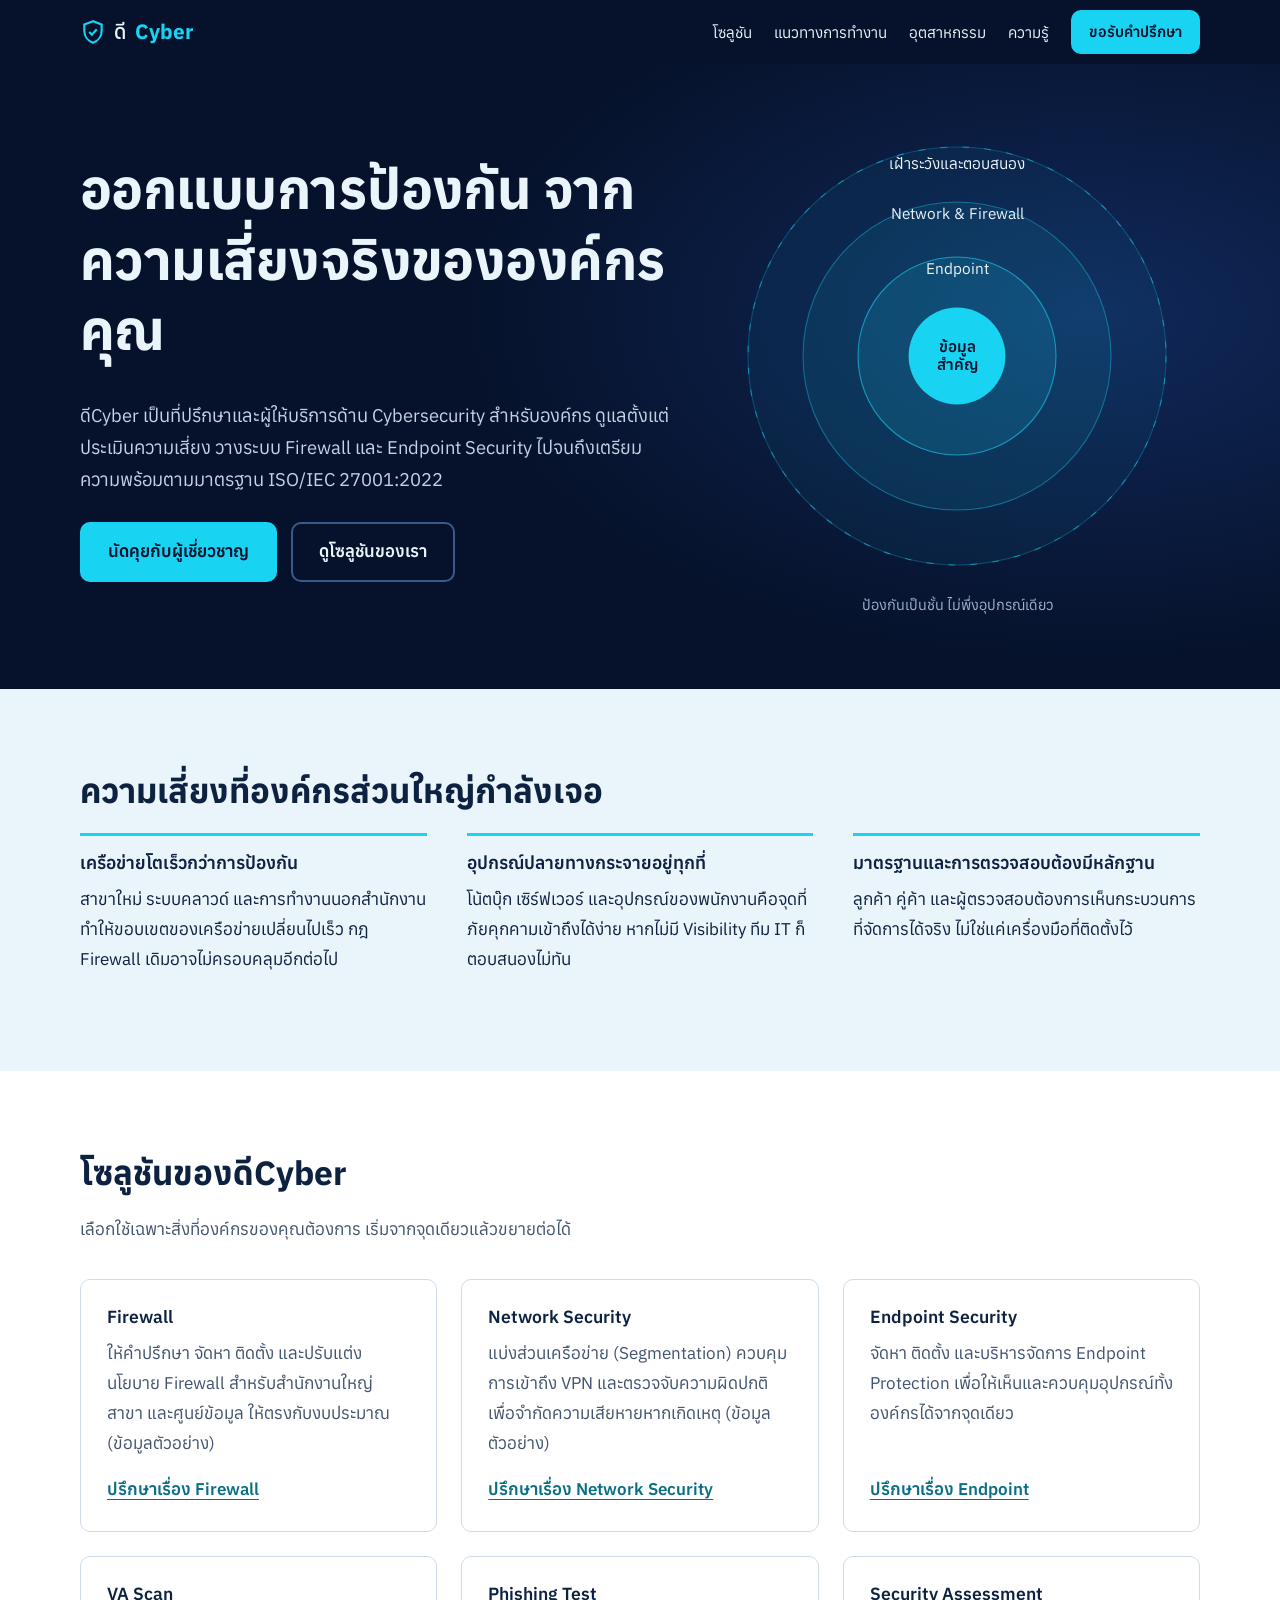
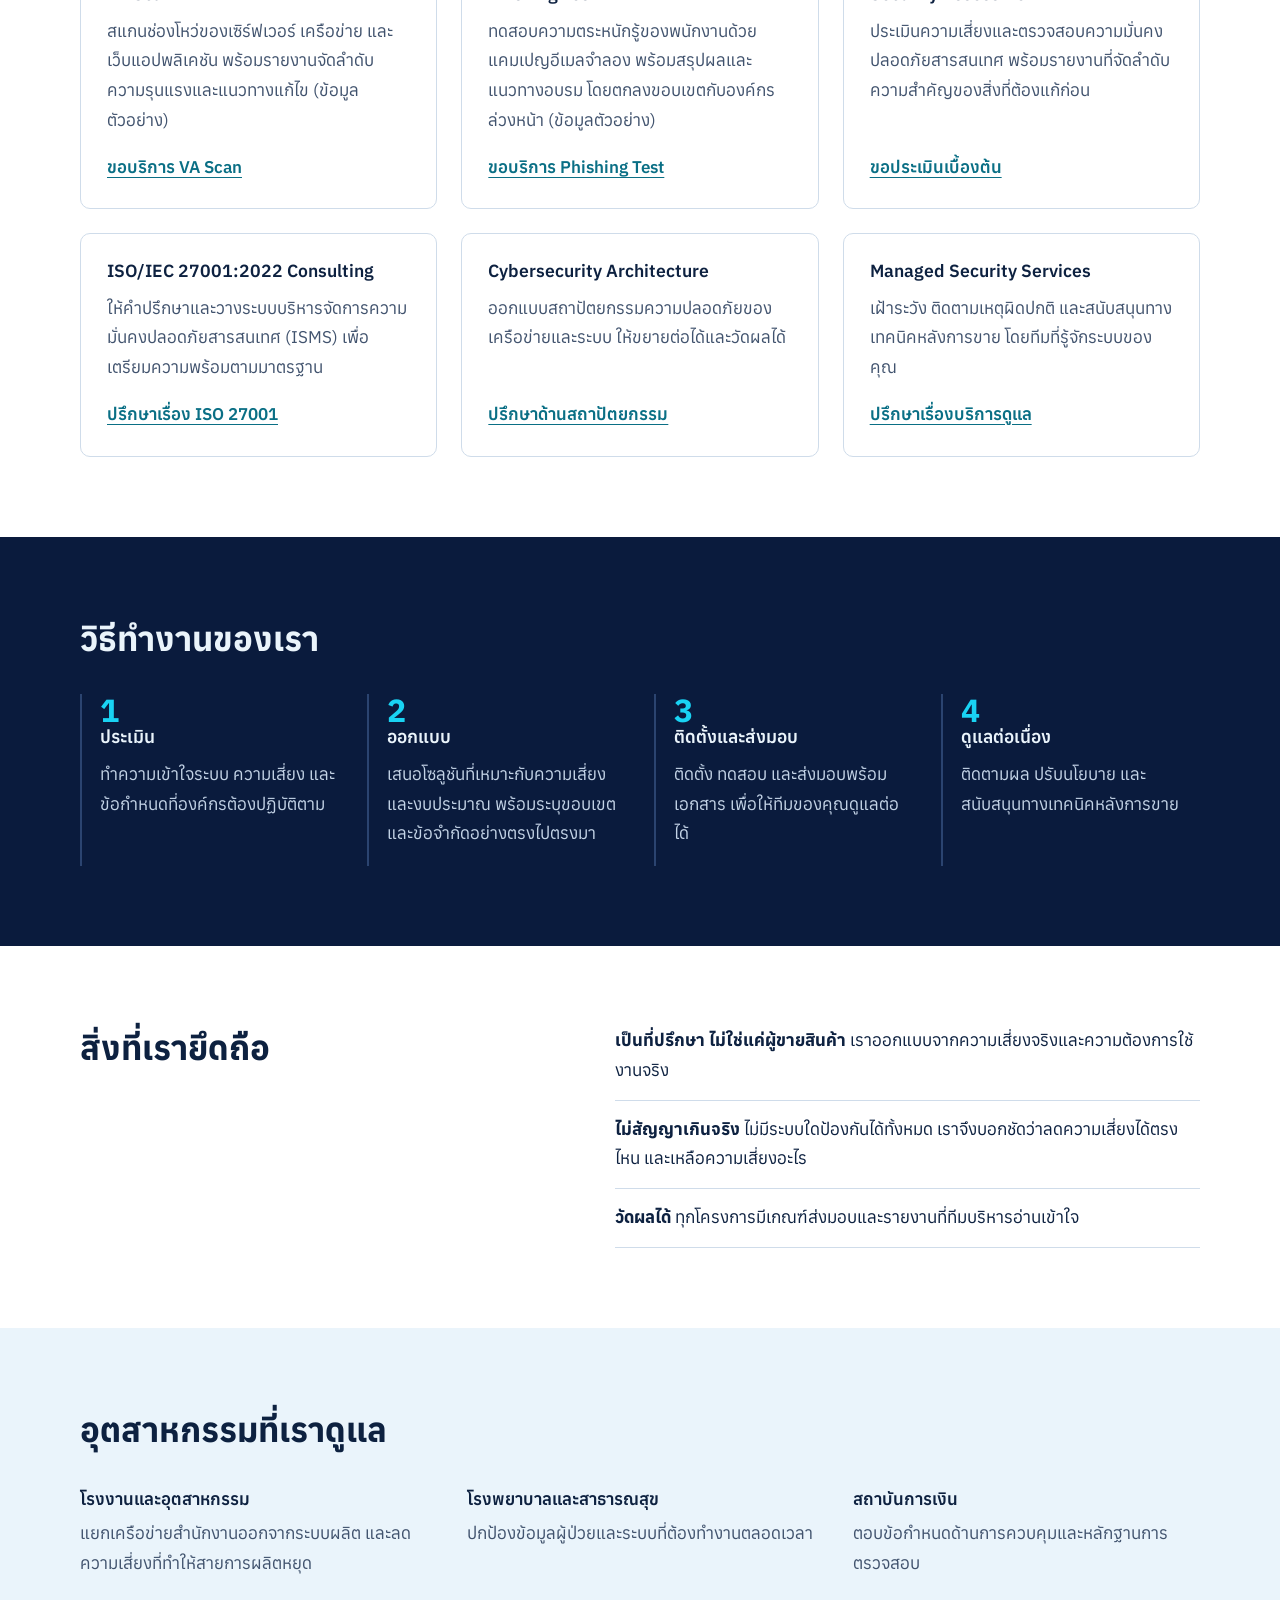
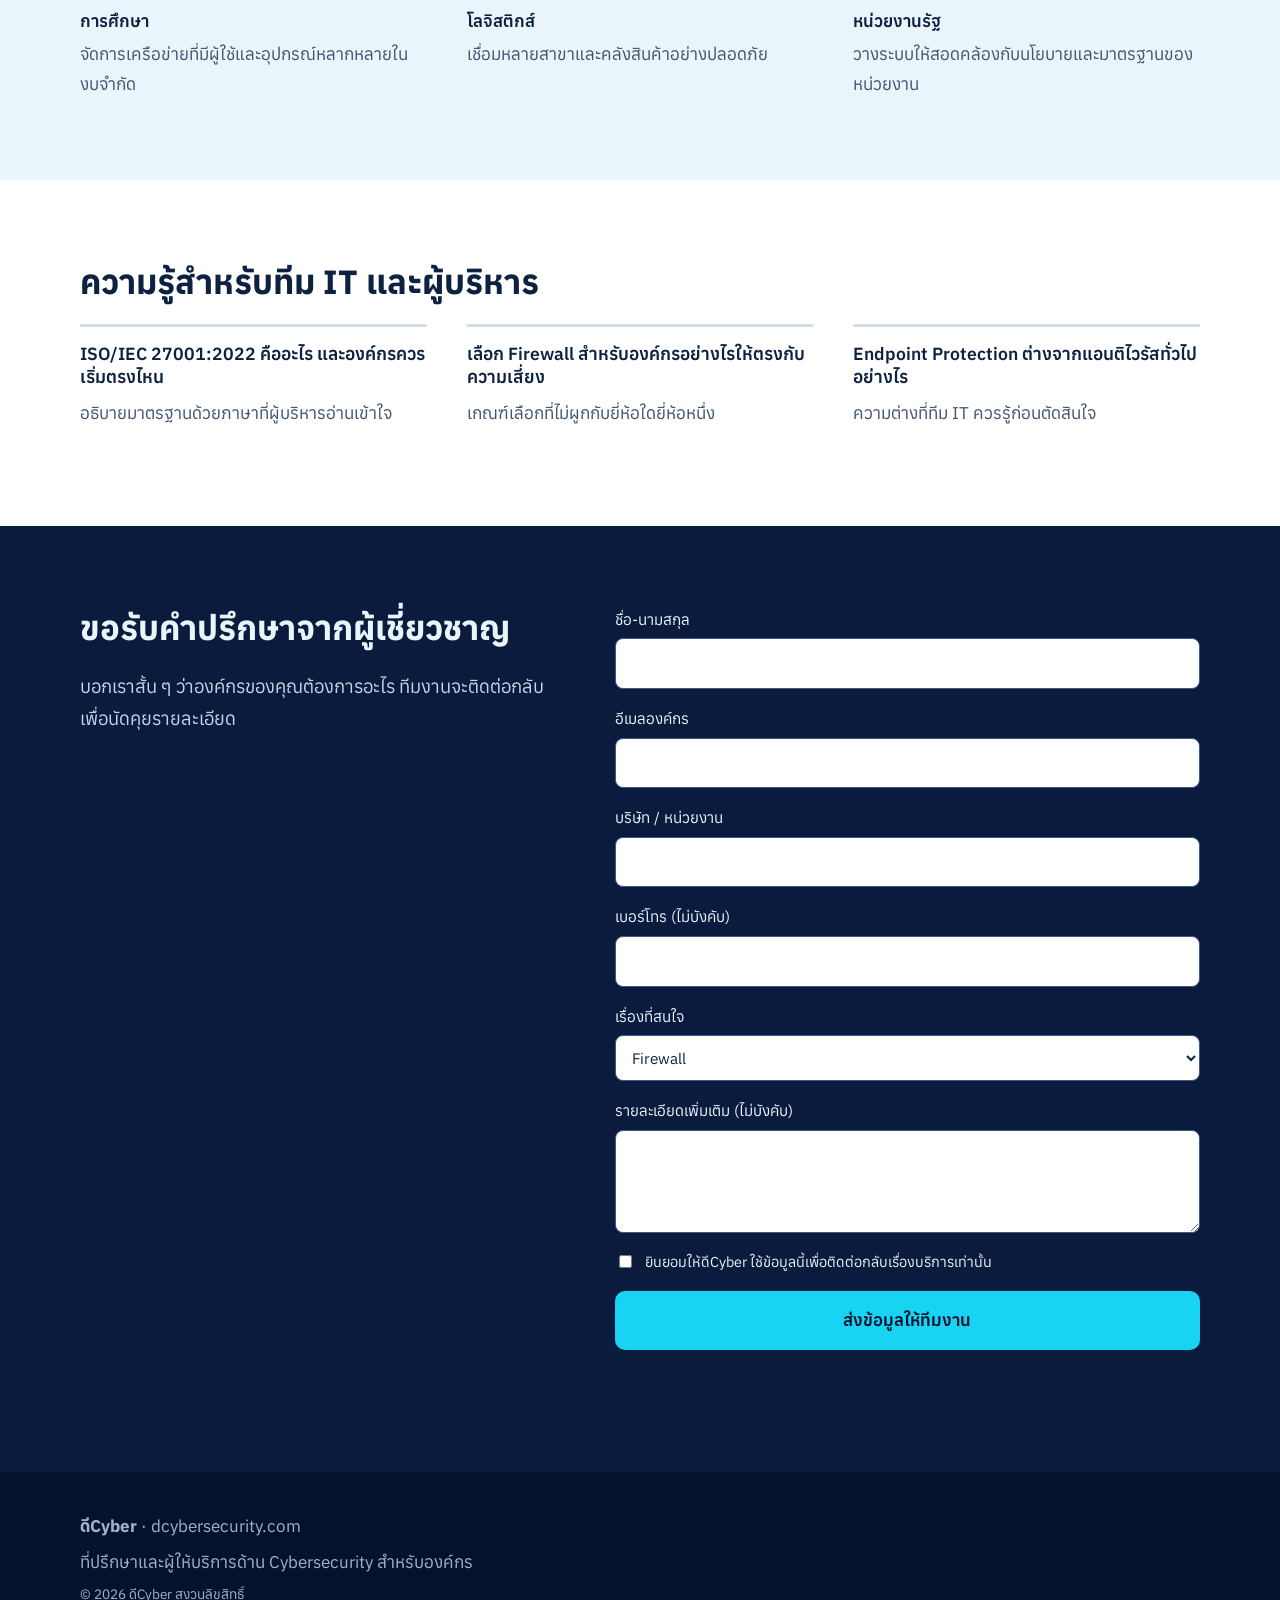
==== commit 551efb99: "Update index.html" ====
--- a/index.html
+++ b/index.html
@@ -77,8 +77,11 @@
     <h2>โซลูชันของดีCyber</h2>
     <p class="sub">เลือกใช้เฉพาะสิ่งที่องค์กรของคุณต้องการ เริ่มจากจุดเดียวแล้วขยายต่อได้</p>
     <div class="grid">
-      <article><h3>Firewall &amp; Network Security</h3><p>ให้คำปรึกษา จัดหา ติดตั้ง และปรับแต่งนโยบาย Firewall ให้ตรงกับโครงสร้างเครือข่ายและงบประมาณ</p><a href="#contact" data-topic="Firewall">ปรึกษาเรื่อง Firewall</a></article>
+      <article><h3>Firewall</h3><p>ให้คำปรึกษา จัดหา ติดตั้ง และปรับแต่งนโยบาย Firewall สำหรับสำนักงานใหญ่ สาขา และศูนย์ข้อมูล ให้ตรงกับงบประมาณ (ข้อมูลตัวอย่าง)</p><a href="#contact" data-topic="Firewall">ปรึกษาเรื่อง Firewall</a></article>
+      <article><h3>Network Security</h3><p>แบ่งส่วนเครือข่าย (Segmentation) ควบคุมการเข้าถึง VPN และตรวจจับความผิดปกติ เพื่อจำกัดความเสียหายหากเกิดเหตุ (ข้อมูลตัวอย่าง)</p><a href="#contact" data-topic="Network Security">ปรึกษาเรื่อง Network Security</a></article>
       <article><h3>Endpoint Security</h3><p>จัดหา ติดตั้ง และบริหารจัดการ Endpoint Protection เพื่อให้เห็นและควบคุมอุปกรณ์ทั้งองค์กรได้จากจุดเดียว</p><a href="#contact" data-topic="Endpoint Security">ปรึกษาเรื่อง Endpoint</a></article>
+      <article><h3>VA Scan</h3><p>สแกนช่องโหว่ของเซิร์ฟเวอร์ เครือข่าย และเว็บแอปพลิเคชัน พร้อมรายงานจัดลำดับความรุนแรงและแนวทางแก้ไข (ข้อมูลตัวอย่าง)</p><a href="#contact" data-topic="VA Scan">ขอบริการ VA Scan</a></article>
+      <article><h3>Phishing Test</h3><p>ทดสอบความตระหนักรู้ของพนักงานด้วยแคมเปญอีเมลจำลอง พร้อมสรุปผลและแนวทางอบรม โดยตกลงขอบเขตกับองค์กรล่วงหน้า (ข้อมูลตัวอย่าง)</p><a href="#contact" data-topic="Phishing Test">ขอบริการ Phishing Test</a></article>
       <article><h3>Security Assessment</h3><p>ประเมินความเสี่ยงและตรวจสอบความมั่นคงปลอดภัยสารสนเทศ พร้อมรายงานที่จัดลำดับความสำคัญของสิ่งที่ต้องแก้ก่อน</p><a href="#contact" data-topic="Security Assessment">ขอประเมินเบื้องต้น</a></article>
       <article><h3>ISO/IEC 27001:2022 Consulting</h3><p>ให้คำปรึกษาและวางระบบบริหารจัดการความมั่นคงปลอดภัยสารสนเทศ (ISMS) เพื่อเตรียมความพร้อมตามมาตรฐาน</p><a href="#contact" data-topic="ISO/IEC 27001:2022">ปรึกษาเรื่อง ISO 27001</a></article>
       <article><h3>Cybersecurity Architecture</h3><p>ออกแบบสถาปัตยกรรมความปลอดภัยของเครือข่ายและระบบ ให้ขยายต่อได้และวัดผลได้</p><a href="#contact" data-topic="Cybersecurity Architecture">ปรึกษาด้านสถาปัตยกรรม</a></article>
@@ -150,7 +153,7 @@
       <label>เบอร์โทร (ไม่บังคับ) <input name="phone" type="tel" autocomplete="tel"></label>
       <label>เรื่องที่สนใจ
         <select name="topic">
-          <option>Firewall</option><option>Endpoint Security</option><option>Security Assessment</option><option>ISO/IEC 27001:2022</option><option>Cybersecurity Architecture</option><option>Managed Security Services</option><option>ยังไม่แน่ใจ ต้องการคำแนะนำ</option>
+          <option>Firewall</option><option>Network Security</option><option>VA Scan</option><option>Phishing Test</option><option>Endpoint Security</option><option>Security Assessment</option><option>ISO/IEC 27001:2022</option><option>Cybersecurity Architecture</option><option>Managed Security Services</option><option>ยังไม่แน่ใจ ต้องการคำแนะนำ</option>
         </select>
       </label>
       <label>รายละเอียดเพิ่มเติม (ไม่บังคับ) <textarea name="message" rows="3"></textarea></label>
